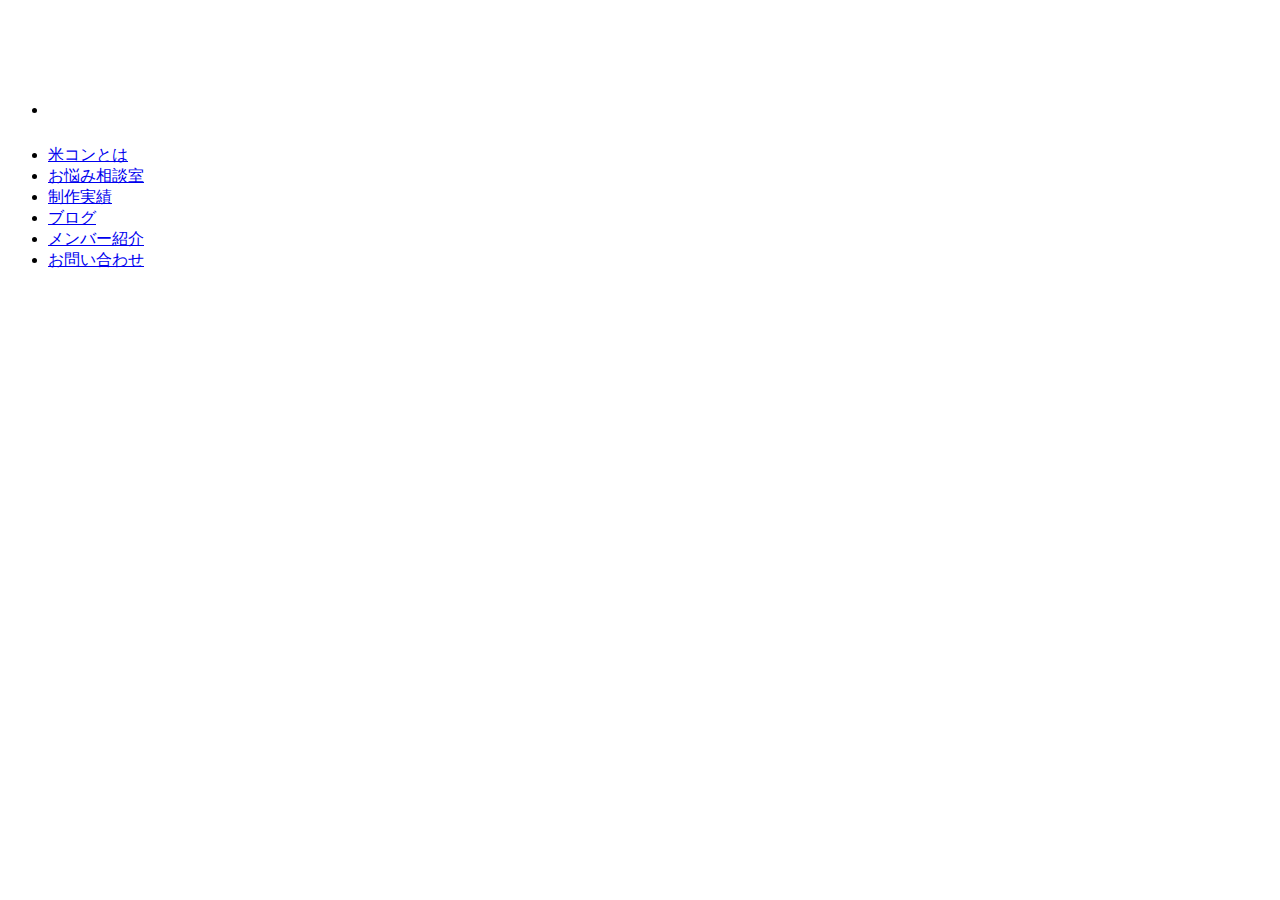
==== yonacon-site/app/public/wp-content/themes/yonacon/about.html @ 0dffcef0 "作業途中01" ====
<!DOCTYPE html>
<html lang="ja">

<head>
  <meta charset="UTF-8">
  <meta http-equiv="X-UA-Compatible" content="IE=edge">
  <meta name="viewport" content="width=device-width, initial-scale=1.0">
  <title>Document</title>
  <link rel="stylesheet" href="./css/about.css">
</head>

<body>
  <header>
    <ul>
      <div class="header-logo">
        <li>
          <h1><a href="#"><img src="./img/logo.svg" alt="米子コンテンツ工場"></a></h1>
        </li>
      </div>
      <div class="header-r">
        <li><a href="#">米コンとは</a></li>
        <li><a href="#">お悩み相談室</a></li>
        <li><a href="#">制作実績</a></li>
        <li><a href="#">ブログ</a></li>
        <li><a href="#">メンバー紹介</a></li>
        <li><a href="#">お問い合わせ</a></li>
      </div>
    </ul>
  </header>
  <main></main>
  <footer></footer>
</body>

</html>
---- yonacon-site/app/public/wp-content/themes/yonacon/css/about.css ----
/*# sourceMappingURL=about.css.map */
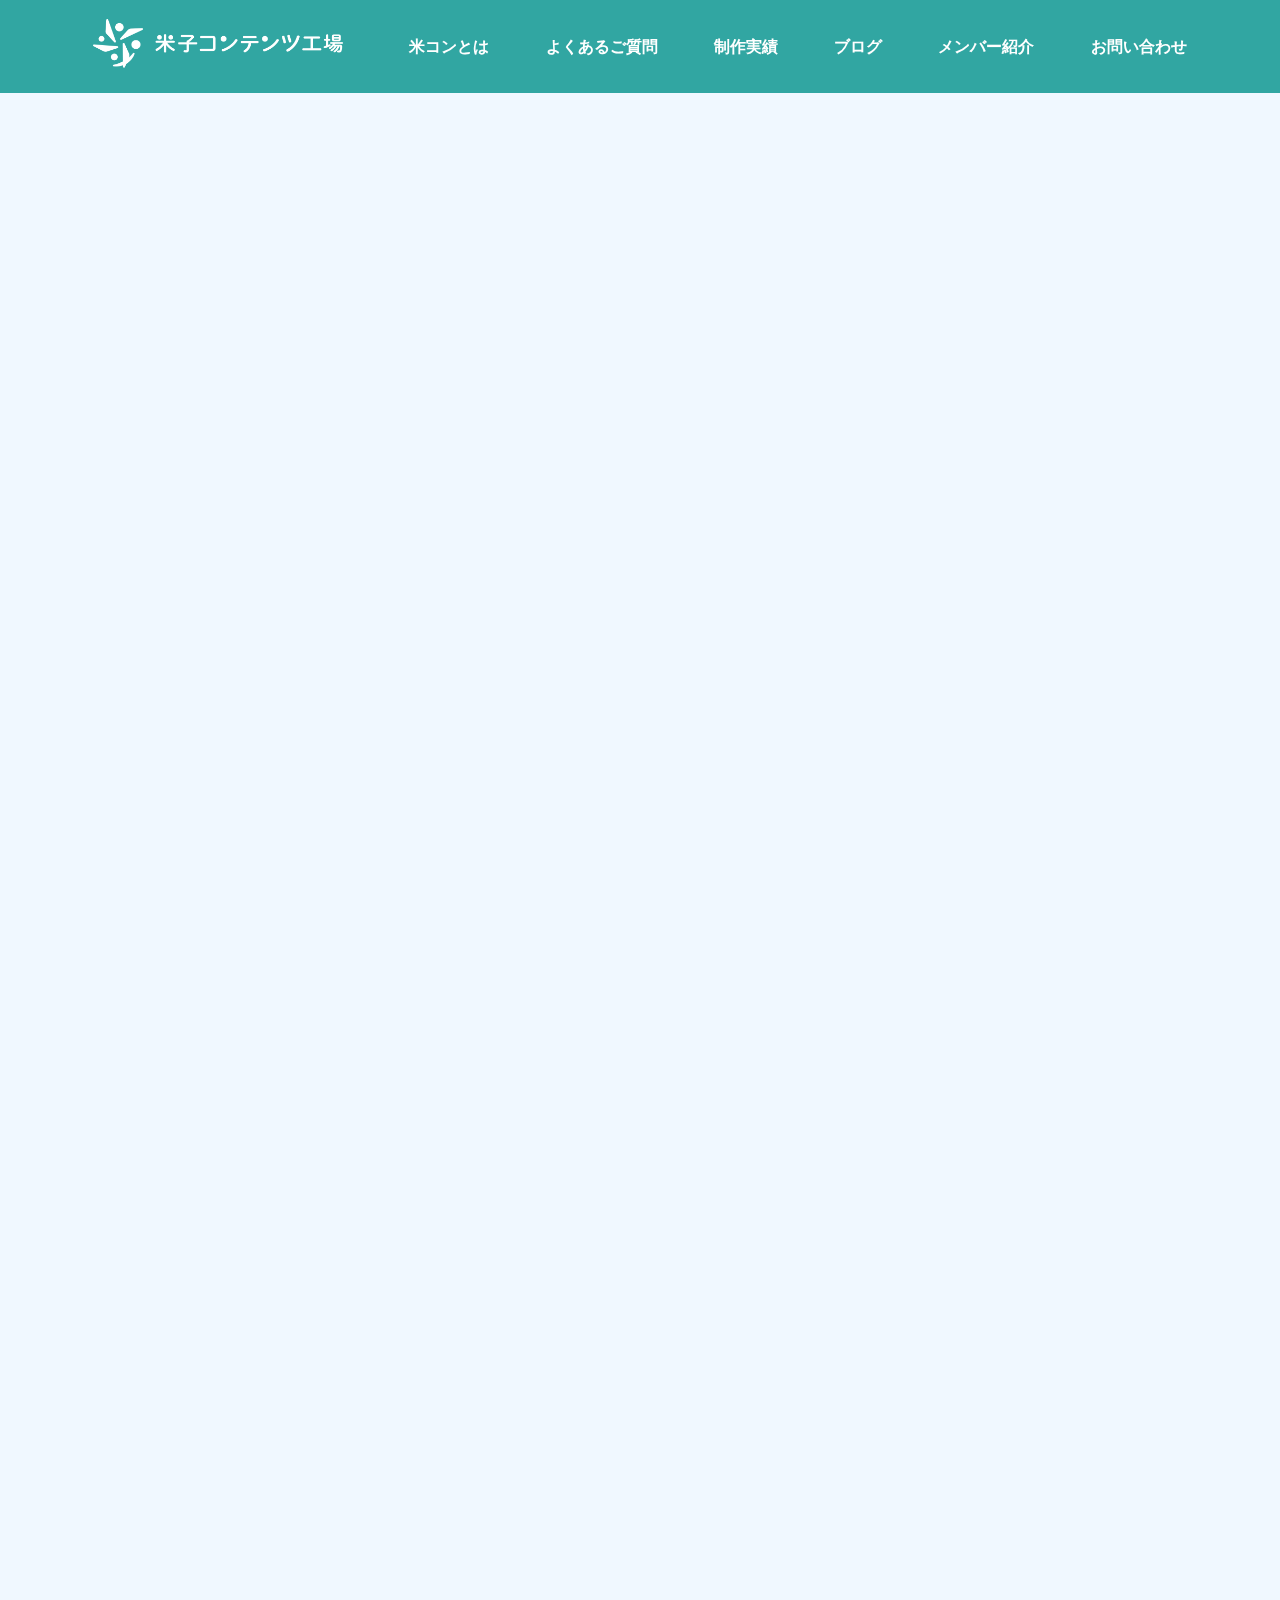
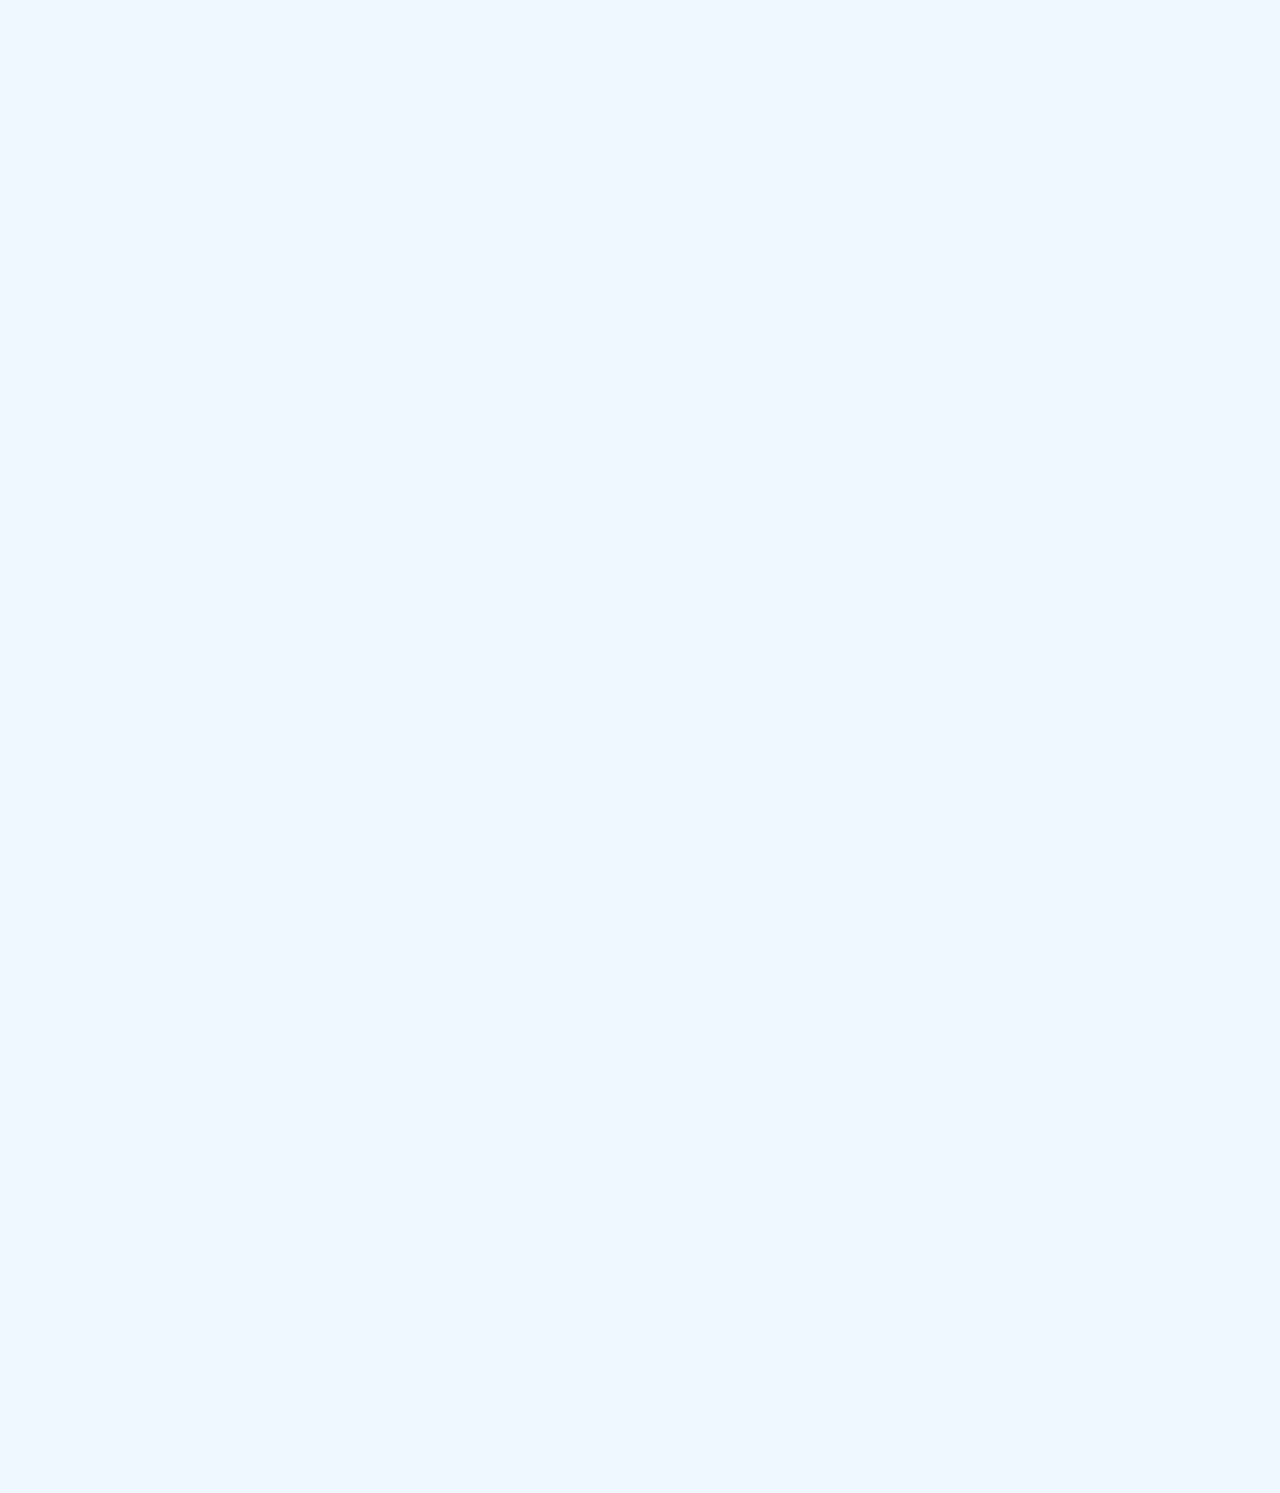
==== commit eb90cb22: "ヘッダー完成（仮）" ====
--- a/yonacon-site/app/public/wp-content/themes/yonacon/about.html
+++ b/yonacon-site/app/public/wp-content/themes/yonacon/about.html
@@ -10,25 +10,53 @@
 </head>
 
 <body>
-  <header>
-    <ul>
-      <div class="header-logo">
-        <li>
-          <h1><a href="#"><img src="./img/logo.svg" alt="米子コンテンツ工場"></a></h1>
-        </li>
+  <header class="header">
+    <nav class="nav" id="pc-df">
+      <ul class="nav-ul">
+        <div class="nav-ul-l">
+          <li>
+            <h1><a href="#"><img src="./img/logo.svg" alt="米子コンテンツ工場"></a></h1>
+          </li>
+        </div>
+        <div class="nav-ul-r">
+          <li><a href="#">米コンとは</a></li>
+          <li><a href="#">よくあるご質問</a></li>
+          <li><a href="#">制作実績</a></li>
+          <li><a href="#">ブログ</a></li>
+          <li><a href="#">メンバー紹介</a></li>
+          <li><a href="#">お問い合わせ</a></li>
+        </div>
+      </ul>
+    </nav>
+    <!--  -->
+    <div class="navsp-wrapper" id="sp">
+      <li>
+        <h1><a href="#"><img src="./img/logo.svg" alt="米子コンテンツ工場"></a></h1>
+      </li>
+      <div class="hamburger">
+        <span></span>
+        <span></span>
+        <span></span>
       </div>
-      <div class="header-r">
-        <li><a href="#">米コンとは</a></li>
-        <li><a href="#">お悩み相談室</a></li>
-        <li><a href="#">制作実績</a></li>
-        <li><a href="#">ブログ</a></li>
-        <li><a href="#">メンバー紹介</a></li>
-        <li><a href="#">お問い合わせ</a></li>
-      </div>
-    </ul>
+      <nav class="navsp">
+        <ul>
+          <li><a href="#">米コンとは</a></li>
+          <li><a href="#">よくあるご質問</a></li>
+          <li><a href="#">制作実績</a></li>
+          <li><a href="#">ブログ</a></li>
+          <li><a href="#">メンバー紹介</a></li>
+          <li><a href="#">お問い合わせ</a></li>
+        </ul>
+      </nav>
+    </div>
   </header>
-  <main></main>
+  <main>
+    <div class="hoge"></div>
+  </main>
   <footer></footer>
+  <script src="https://code.jquery.com/jquery-3.6.0.slim.min.js"
+    integrity="sha256-u7e5khyithlIdTpu22PHhENmPcRdFiHRjhAuHcs05RI=" crossorigin="anonymous"></script>
+  <script src="./js/menu.js" type="text/javascript"></script>
 </body>
 
 </html>--- a/yonacon-site/app/public/wp-content/themes/yonacon/css/about.css
+++ b/yonacon-site/app/public/wp-content/themes/yonacon/css/about.css
@@ -1,2 +1,911 @@
-
+@charset "UTF-8";
+/*
+Theme Name: 米子コンテンツ工場
+Theme URI: https://yonagocontentsfactory.com/
+Author: 米子コンテンツ工場
+Author URI: https://yonagocontentsfactory.com/
+Description: 米子コンテンツ工場の公式サイトです。
+Version: 1.0
+*/
+/* Document
+ * ========================================================================== */
+/**
+ * Add border box sizing in all browsers (opinionated).
+ */
+*,
+::before,
+::after {
+  -webkit-box-sizing: border-box;
+          box-sizing: border-box;
+}
+
+/**
+ * 1. Add text decoration inheritance in all browsers (opinionated).
+ * 2. Add vertical alignment inheritance in all browsers (opinionated).
+ */
+::before,
+::after {
+  text-decoration: inherit;
+  /* 1 */
+  vertical-align: inherit;
+  /* 2 */
+}
+
+/**
+ * 1. Use the default cursor in all browsers (opinionated).
+ * 2. Change the line height in all browsers (opinionated).
+ * 3. Use a 4-space tab width in all browsers (opinionated).
+ * 4. Remove the grey highlight on links in iOS (opinionated).
+ * 5. Prevent adjustments of font size after orientation changes in
+ *    IE on Windows Phone and in iOS.
+ * 6. Breaks words to prevent overflow in all browsers (opinionated).
+ */
+html {
+  cursor: default;
+  /* 1 */
+  line-height: 1.5;
+  /* 2 */
+  -moz-tab-size: 4;
+  /* 3 */
+  -o-tab-size: 4;
+     tab-size: 4;
+  /* 3 */
+  -webkit-tap-highlight-color: transparent;
+  -ms-text-size-adjust: 100%;
+  /* 5 */
+  -webkit-text-size-adjust: 100%;
+  /* 5 */
+  word-break: break-word;
+  /* 6 */
+}
+
+/* Sections
+ * ========================================================================== */
+/**
+ * Remove the margin in all browsers (opinionated).
+ */
+body {
+  margin: 0;
+}
+
+/**
+ * Correct the font size and margin on `h1` elements within `section` and
+ * `article` contexts in Chrome, Edge, Firefox, and Safari.
+ */
+h1 {
+  font-size: 2em;
+  margin: 0.67em 0;
+}
+
+/* Grouping content
+ * ========================================================================== */
+/**
+ * Remove the margin on nested lists in Chrome, Edge, IE, and Safari.
+ */
+dl dl,
+dl ol,
+dl ul,
+ol dl,
+ul dl {
+  margin: 0;
+}
+
+/**
+ * Remove the margin on nested lists in Edge 18- and IE.
+ */
+ol ol,
+ol ul,
+ul ol,
+ul ul {
+  margin: 0;
+}
+
+/**
+ * 1. Add the correct sizing in Firefox.
+ * 2. Show the overflow in Edge 18- and IE.
+ */
+hr {
+  height: 0;
+  /* 1 */
+  overflow: visible;
+  /* 2 */
+}
+
+/**
+ * Add the correct display in IE.
+ */
+main {
+  display: block;
+}
+
+/**
+ * Remove the list style on navigation lists in all browsers (opinionated).
+ */
+nav ol,
+nav ul {
+  list-style: none;
+  padding: 0;
+}
+
+/**
+ * 1. Correct the inheritance and scaling of font size in all browsers.
+ * 2. Correct the odd `em` font sizing in all browsers.
+ */
+pre {
+  font-family: monospace, monospace;
+  /* 1 */
+  font-size: 1em;
+  /* 2 */
+}
+
+/* Text-level semantics
+ * ========================================================================== */
+/**
+ * Remove the gray background on active links in IE 10.
+ */
+a {
+  background-color: transparent;
+}
+
+/**
+ * Add the correct text decoration in Edge 18-, IE, and Safari.
+ */
+abbr[title] {
+  text-decoration: underline;
+  -webkit-text-decoration: underline dotted;
+          text-decoration: underline dotted;
+}
+
+/**
+ * Add the correct font weight in Chrome, Edge, and Safari.
+ */
+b,
+strong {
+  font-weight: bolder;
+}
+
+/**
+ * 1. Correct the inheritance and scaling of font size in all browsers.
+ * 2. Correct the odd `em` font sizing in all browsers.
+ */
+code,
+kbd,
+samp {
+  font-family: monospace, monospace;
+  /* 1 */
+  font-size: 1em;
+  /* 2 */
+}
+
+/**
+ * Add the correct font size in all browsers.
+ */
+small {
+  font-size: 80%;
+}
+
+/* Embedded content
+ * ========================================================================== */
+/*
+ * Change the alignment on media elements in all browsers (opinionated).
+ */
+audio,
+canvas,
+iframe,
+img,
+svg,
+video {
+  vertical-align: middle;
+}
+
+/**
+ * Add the correct display in IE 9-.
+ */
+audio,
+video {
+  display: inline-block;
+}
+
+/**
+ * Add the correct display in iOS 4-7.
+ */
+audio:not([controls]) {
+  display: none;
+  height: 0;
+}
+
+/**
+ * Remove the border on iframes in all browsers (opinionated).
+ */
+iframe {
+  border-style: none;
+}
+
+/**
+ * Remove the border on images within links in IE 10-.
+ */
+img {
+  border-style: none;
+}
+
+/**
+ * Change the fill color to match the text color in all browsers (opinionated).
+ */
+svg:not([fill]) {
+  fill: currentColor;
+}
+
+/**
+ * Hide the overflow in IE.
+ */
+svg:not(:root) {
+  overflow: hidden;
+}
+
+/* Tabular data
+ * ========================================================================== */
+/**
+ * Collapse border spacing in all browsers (opinionated).
+ */
+table {
+  border-collapse: collapse;
+}
+
+/* Forms
+ * ========================================================================== */
+/**
+ * Remove the margin on controls in Safari.
+ */
+button,
+input,
+select {
+  margin: 0;
+}
+
+/**
+ * 1. Show the overflow in IE.
+ * 2. Remove the inheritance of text transform in Edge 18-, Firefox, and IE.
+ */
+button {
+  overflow: visible;
+  /* 1 */
+  text-transform: none;
+  /* 2 */
+}
+
+/**
+ * Correct the inability to style buttons in iOS and Safari.
+ */
+button,
+[type=button],
+[type=reset],
+[type=submit] {
+  -webkit-appearance: button;
+}
+
+/**
+ * 1. Change the inconsistent appearance in all browsers (opinionated).
+ * 2. Correct the padding in Firefox.
+ */
+fieldset {
+  border: 1px solid #a0a0a0;
+  /* 1 */
+  padding: 0.35em 0.75em 0.625em;
+  /* 2 */
+}
+
+/**
+ * Show the overflow in Edge 18- and IE.
+ */
+input {
+  overflow: visible;
+}
+
+/**
+ * 1. Correct the text wrapping in Edge 18- and IE.
+ * 2. Correct the color inheritance from `fieldset` elements in IE.
+ */
+legend {
+  color: inherit;
+  /* 2 */
+  display: table;
+  /* 1 */
+  max-width: 100%;
+  /* 1 */
+  white-space: normal;
+  /* 1 */
+}
+
+/**
+ * 1. Add the correct display in Edge 18- and IE.
+ * 2. Add the correct vertical alignment in Chrome, Edge, and Firefox.
+ */
+progress {
+  display: inline-block;
+  /* 1 */
+  vertical-align: baseline;
+  /* 2 */
+}
+
+/**
+ * Remove the inheritance of text transform in Firefox.
+ */
+select {
+  text-transform: none;
+}
+
+/**
+ * 1. Remove the margin in Firefox and Safari.
+ * 2. Remove the default vertical scrollbar in IE.
+ * 3. Change the resize direction in all browsers (opinionated).
+ */
+textarea {
+  margin: 0;
+  /* 1 */
+  overflow: auto;
+  /* 2 */
+  resize: vertical;
+  /* 3 */
+}
+
+/**
+ * Remove the padding in IE 10-.
+ */
+[type=checkbox],
+[type=radio] {
+  padding: 0;
+}
+
+/**
+ * 1. Correct the odd appearance in Chrome, Edge, and Safari.
+ * 2. Correct the outline style in Safari.
+ */
+[type=search] {
+  -webkit-appearance: textfield;
+  /* 1 */
+  outline-offset: -2px;
+  /* 2 */
+}
+
+/**
+ * Correct the cursor style of increment and decrement buttons in Safari.
+ */
+::-webkit-inner-spin-button,
+::-webkit-outer-spin-button {
+  height: auto;
+}
+
+/**
+ * Correct the text style of placeholders in Chrome, Edge, and Safari.
+ */
+::-webkit-input-placeholder {
+  color: inherit;
+  opacity: 0.54;
+}
+
+/**
+ * Remove the inner padding in Chrome, Edge, and Safari on macOS.
+ */
+::-webkit-search-decoration {
+  -webkit-appearance: none;
+}
+
+/**
+ * 1. Correct the inability to style upload buttons in iOS and Safari.
+ * 2. Change font properties to `inherit` in Safari.
+ */
+::-webkit-file-upload-button {
+  -webkit-appearance: button;
+  /* 1 */
+  font: inherit;
+  /* 2 */
+}
+
+/**
+ * Remove the inner border and padding of focus outlines in Firefox.
+ */
+::-moz-focus-inner {
+  border-style: none;
+  padding: 0;
+}
+
+/**
+ * Restore the focus outline styles unset by the previous rule in Firefox.
+ */
+:-moz-focusring {
+  outline: 1px dotted ButtonText;
+}
+
+/**
+ * Remove the additional :invalid styles in Firefox.
+ */
+:-moz-ui-invalid {
+  box-shadow: none;
+}
+
+/* Interactive
+ * ========================================================================== */
+/*
+ * Add the correct display in Edge 18- and IE.
+ */
+details {
+  display: block;
+}
+
+/*
+ * Add the correct styles in Edge 18-, IE, and Safari.
+ */
+dialog {
+  background-color: white;
+  border: solid;
+  color: black;
+  display: block;
+  height: -moz-fit-content;
+  height: -webkit-fit-content;
+  height: fit-content;
+  left: 0;
+  margin: auto;
+  padding: 1em;
+  position: absolute;
+  right: 0;
+  width: -moz-fit-content;
+  width: -webkit-fit-content;
+  width: fit-content;
+}
+
+dialog:not([open]) {
+  display: none;
+}
+
+/*
+ * Add the correct display in all browsers.
+ */
+summary {
+  display: list-item;
+}
+
+/* Scripting
+ * ========================================================================== */
+/**
+ * Add the correct display in IE 9-.
+ */
+canvas {
+  display: inline-block;
+}
+
+/**
+ * Add the correct display in IE.
+ */
+template {
+  display: none;
+}
+
+/* User interaction
+ * ========================================================================== */
+/*
+ * 1. Remove the tapping delay in IE 10.
+ * 2. Remove the tapping delay on clickable elements
+      in all browsers (opinionated).
+ */
+a,
+area,
+button,
+input,
+label,
+select,
+summary,
+textarea,
+[tabindex] {
+  -ms-touch-action: manipulation;
+  /* 1 */
+  touch-action: manipulation;
+  /* 2 */
+}
+
+/**
+ * Add the correct display in IE 10-.
+ */
+[hidden] {
+  display: none;
+}
+
+/* Accessibility
+ * ========================================================================== */
+/**
+ * Change the cursor on busy elements in all browsers (opinionated).
+ */
+[aria-busy=true] {
+  cursor: progress;
+}
+
+/*
+ * Change the cursor on control elements in all browsers (opinionated).
+ */
+[aria-controls] {
+  cursor: pointer;
+}
+
+/*
+ * Change the cursor on disabled, not-editable, or otherwise
+ * inoperable elements in all browsers (opinionated).
+ */
+[aria-disabled=true],
+[disabled] {
+  cursor: not-allowed;
+}
+
+/*
+ * Change the display on visually hidden accessible elements
+ * in all browsers (opinionated).
+ */
+[aria-hidden=false][hidden] {
+  display: initial;
+}
+
+[aria-hidden=false][hidden]:not(:focus) {
+  clip: rect(0, 0, 0, 0);
+  position: absolute;
+}
+
+/*
+ * 画像調整
+ */
+img {
+  max-width: 100%;
+  height: auto;
+  vertical-align: bottom;
+}
+
+/*
+ * ul li ol 調整
+ */
+ul, li, ol {
+  margin: 0;
+  padding: 0;
+  list-style: none;
+}
+
+/*
+ * dl　調整
+ */
+dl {
+  margin: 0;
+}
+
+/*
+ * スムーススクロール
+ */
+html {
+  scroll-behavior: smooth;
+}
+
+/*
+ * address ノーマル
+ */
+address {
+  font-style: normal;
+}
+
+/*!
+  引数、変数、フォント、ボタンに関するcss
+*/
+/*!---------------------------------
+    引数 
+---------------------------------*/
+/*メディアクエリ */
+/*!
+  変数
+  variables
+*/
+/*!
+  フォント
+  fonts
+*/
+/*!
+  ボタン
+  button
+*/
+/*!
+  共通
+*/
+/*! 電話
+====================================================*/
+@media (min-width: 751px) {
+  a[href*="tel:"] {
+    pointer-events: none;
+    cursor: default;
+  }
+}
+/*! pc sp
+====================================================*/
+#pc {
+  display: block;
+}
+@media (max-width: 800px) {
+  #pc {
+    display: none;
+  }
+}
+
+#pc-df {
+  display: -webkit-box;
+  display: -ms-flexbox;
+  display: flex;
+}
+@media (max-width: 800px) {
+  #pc-df {
+    display: none;
+  }
+}
+
+#sp {
+  display: none;
+}
+@media (max-width: 800px) {
+  #sp {
+    display: block;
+  }
+}
+
+#sp-dg {
+  display: none;
+}
+@media (max-width: 800px) {
+  #sp-dg {
+    display: -ms-grid;
+    display: grid;
+  }
+}
+
+#sp-df {
+  display: none;
+}
+@media (max-width: 800px) {
+  #sp-df {
+    display: -webkit-box;
+    display: -ms-flexbox;
+    display: flex;
+  }
+}
+
+#sp-dib {
+  display: none;
+}
+@media (max-width: 800px) {
+  #sp-dib {
+    display: inline-block;
+  }
+}
+
+/*!
+ header
+*/
+a {
+  display: inline-block;
+  position: relative;
+  color: #fff;
+  text-decoration: none;
+}
+
+a:before {
+  content: "";
+  position: absolute;
+  left: 0;
+  bottom: -4px;
+  width: 100%;
+  height: 2px;
+  background: #fff;
+  -webkit-transform: scale(0, 1);
+          transform: scale(0, 1);
+  -webkit-transition: 0.4s;
+  transition: 0.4s;
+}
+@media (max-width: 800px) {
+  a:before {
+    content: none;
+  }
+}
+
+a:hover:before {
+  -webkit-transform: scale(1);
+          transform: scale(1);
+}
+@media (max-width: 800px) {
+  a:hover:before {
+    pointer-events: none;
+  }
+}
+
+/*レイアウト*/
+.nav {
+  background: #31a6a2;
+  width: 100%;
+  display: -webkit-box;
+  display: -ms-flexbox;
+  display: flex;
+  -webkit-box-align: center;
+      -ms-flex-align: center;
+          align-items: center;
+  position: sticky;
+  top: calc(((calc((90 / 1920)*100vw))) - (calc((140 / 1920)*100vw)));
+  height: calc((140 / 1920)*100vw);
+}
+.nav-ul {
+  display: -webkit-box;
+  display: -ms-flexbox;
+  display: flex;
+  -webkit-box-pack: justify;
+      -ms-flex-pack: justify;
+          justify-content: space-between;
+  position: sticky;
+  top: 0;
+  height: calc((90 / 1920)*100vw);
+  padding: 0 calc((((1920 - 1640) / 1920)/2)*100vw);
+  width: 100%;
+}
+.nav-ul-l {
+  display: -webkit-box;
+  display: -ms-flexbox;
+  display: flex;
+  -webkit-box-align: center;
+      -ms-flex-align: center;
+          align-items: center;
+}
+.nav-ul-l li {
+  width: calc((474 / 1920)*100vw);
+  width: calc((374 / 1920)*100vw);
+  height: auto;
+}
+.nav-ul-l li h1 {
+  margin: 0;
+}
+.nav-ul-l li h1 a::before {
+  content: none;
+}
+.nav-ul-r {
+  display: -webkit-box;
+  display: -ms-flexbox;
+  display: flex;
+  -webkit-box-pack: justify;
+      -ms-flex-pack: justify;
+          justify-content: space-between;
+  -webkit-box-align: center;
+      -ms-flex-align: center;
+          align-items: center;
+  width: calc(100% - (calc((474 / 1920)*100vw)));
+  margin-left: 4em;
+}
+.nav-ul li a {
+  font-size: 24px;
+  font-size: clamp(((24 * 0.5)*1px), calc((24 / 1920)*100vw), 24px);
+  font-weight: bold;
+  color: #fff;
+}
+
+.navsp {
+  background: #31a6a2;
+}
+.navsp-wrapper {
+  background: #31a6a2;
+  height: 70px;
+  padding-left: 20px;
+  padding-right: 20px;
+}
+.navsp-wrapper h1 {
+  width: calc((149 / 375)*100vw);
+  margin: 0;
+}
+.navsp-wrapper .hamburger {
+  display: block;
+  position: fixed;
+  z-index: 3;
+  right: 13px;
+  top: 12px;
+  width: 42px;
+  height: 42px;
+  cursor: pointer;
+  text-align: center;
+}
+.navsp-wrapper .hamburger span {
+  display: block;
+  position: absolute;
+  width: 30px;
+  height: 2px;
+  left: 6px;
+  background: #fff;
+  -webkit-transition: 0.3s ease-in-out;
+  transition: 0.3s ease-in-out;
+}
+.navsp-wrapper .hamburger span:first-of-type {
+  top: 10px;
+}
+.navsp-wrapper .hamburger span:nth-of-type(2) {
+  top: 20px;
+}
+.navsp-wrapper .hamburger span:nth-of-type(3) {
+  top: 30px;
+}
+.navsp-wrapper .hamburger.active span {
+  top: 16px;
+}
+.navsp-wrapper .hamburger.active span:first-of-type {
+  left: 6px;
+  -webkit-transform: rotate(-45deg);
+          transform: rotate(-45deg);
+}
+.navsp-wrapper .hamburger.active span:nth-of-type(2) {
+  -webkit-transform: rotate(45deg);
+          transform: rotate(45deg);
+}
+.navsp-wrapper .hamburger.active span:nth-of-type(3) {
+  -webkit-transform: rotate(45deg);
+          transform: rotate(45deg);
+}
+
+.navsp {
+  position: fixed;
+  z-index: 2;
+  top: 0;
+  left: 0;
+  color: #fff;
+  background: #31a6a2;
+  text-align: center;
+  -webkit-transform: translateY(-100%);
+          transform: translateY(-100%);
+  -webkit-transition: all 0.6s;
+  transition: all 0.6s;
+  width: 100%;
+}
+.navsp ul {
+  background: #31a6a2;
+  margin: 0 auto;
+  padding: 0;
+  width: 100%;
+  margin-top: 3em;
+}
+.navsp ul li {
+  list-style-type: none;
+  padding: 0;
+  width: 100%;
+  border-bottom: 1px solid #fff;
+}
+.navsp ul li:last-of-type {
+  padding-bottom: 0;
+  border-bottom: none;
+}
+.navsp ul li:hover {
+  background: #fff;
+}
+.navsp ul li:hover a {
+  color: #31a6a2;
+}
+.navsp ul li a {
+  display: block;
+  color: #fff;
+  padding: 1em 0;
+  text-decoration: none;
+}
+
+/* このクラスを、jQueryで付与・削除する */
+.navsp.active {
+  -webkit-transform: translateY(0%);
+          transform: translateY(0%);
+  -webkit-filter: drop-shadow(0px 17px 17px rgba(0, 0, 0, 0.13));
+          filter: drop-shadow(0px 17px 17px rgba(0, 0, 0, 0.13));
+}
+
+html {
+  margin: 0;
+}
+
+main {
+  background: #fffaec;
+  margin: 0;
+}
+
+.hoge {
+  display: block;
+  height: 3000px;
+  background: aliceblue;
+}
 /*# sourceMappingURL=about.css.map */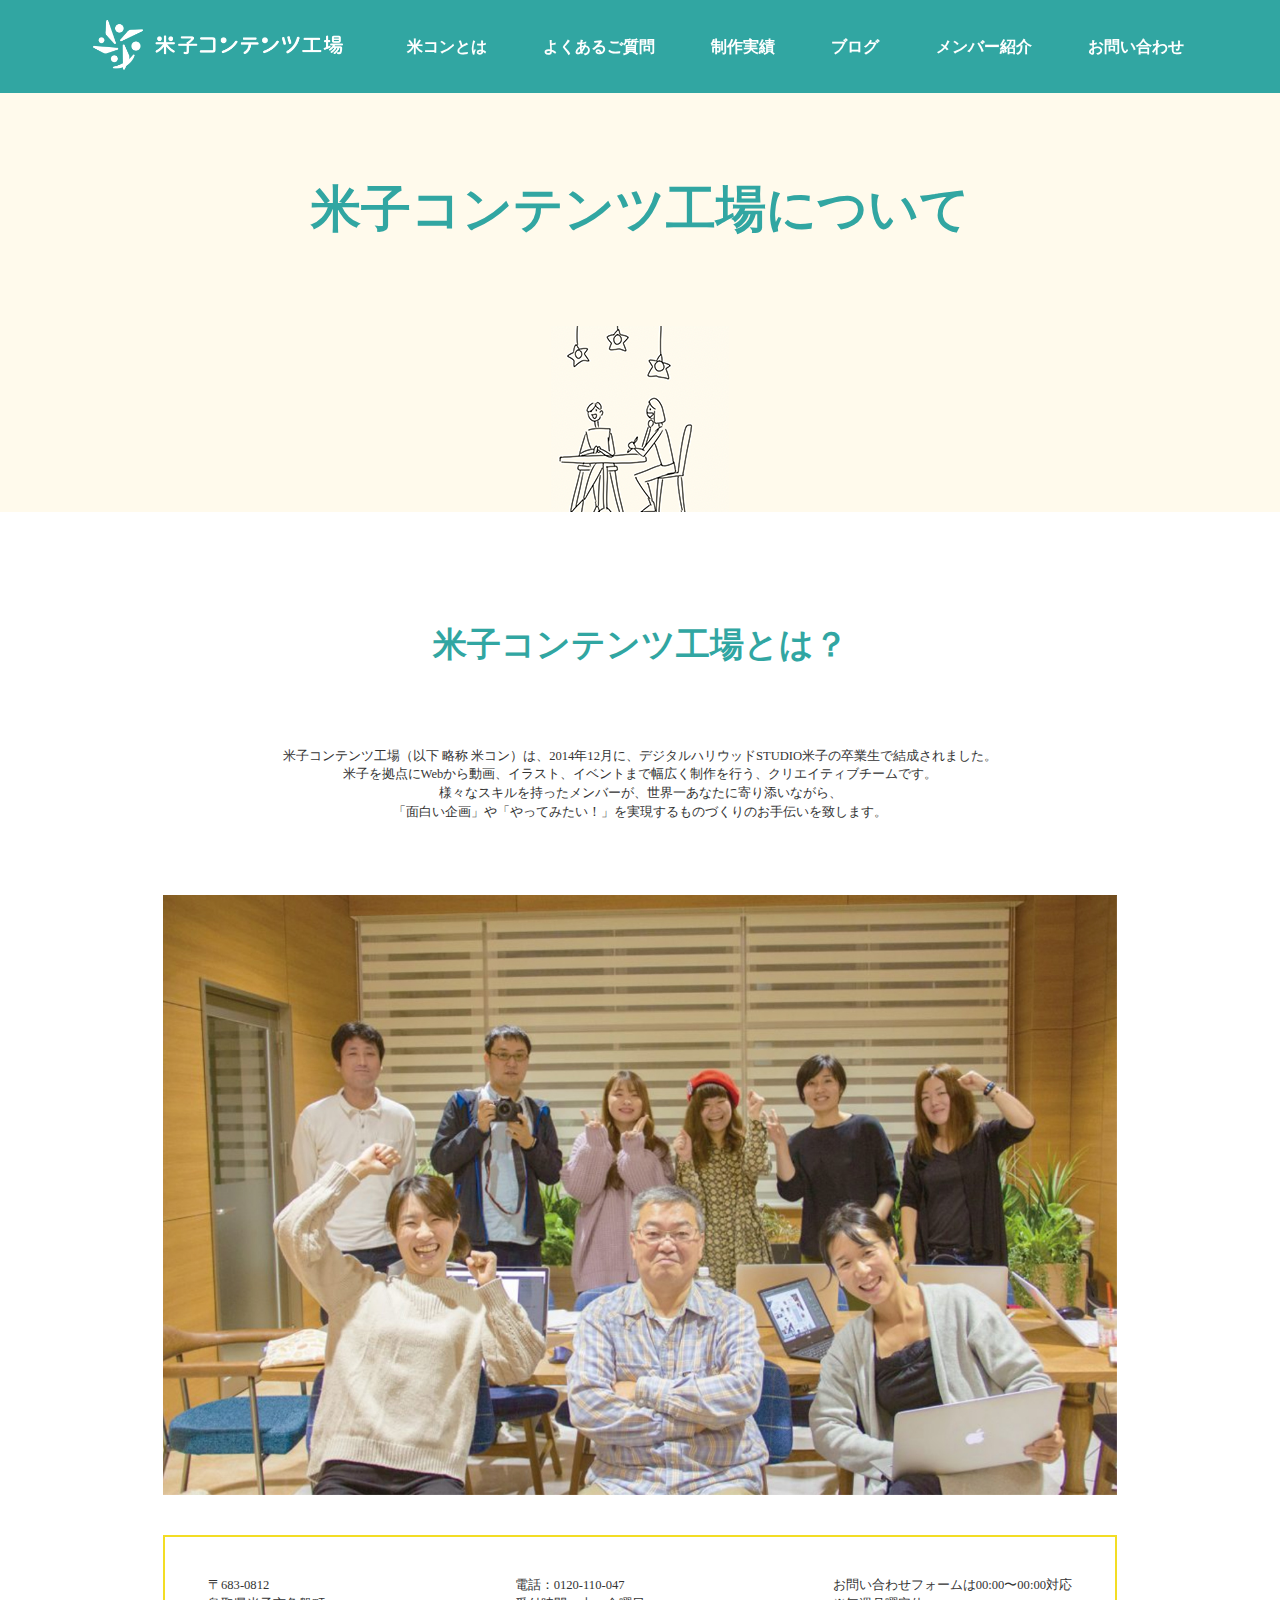
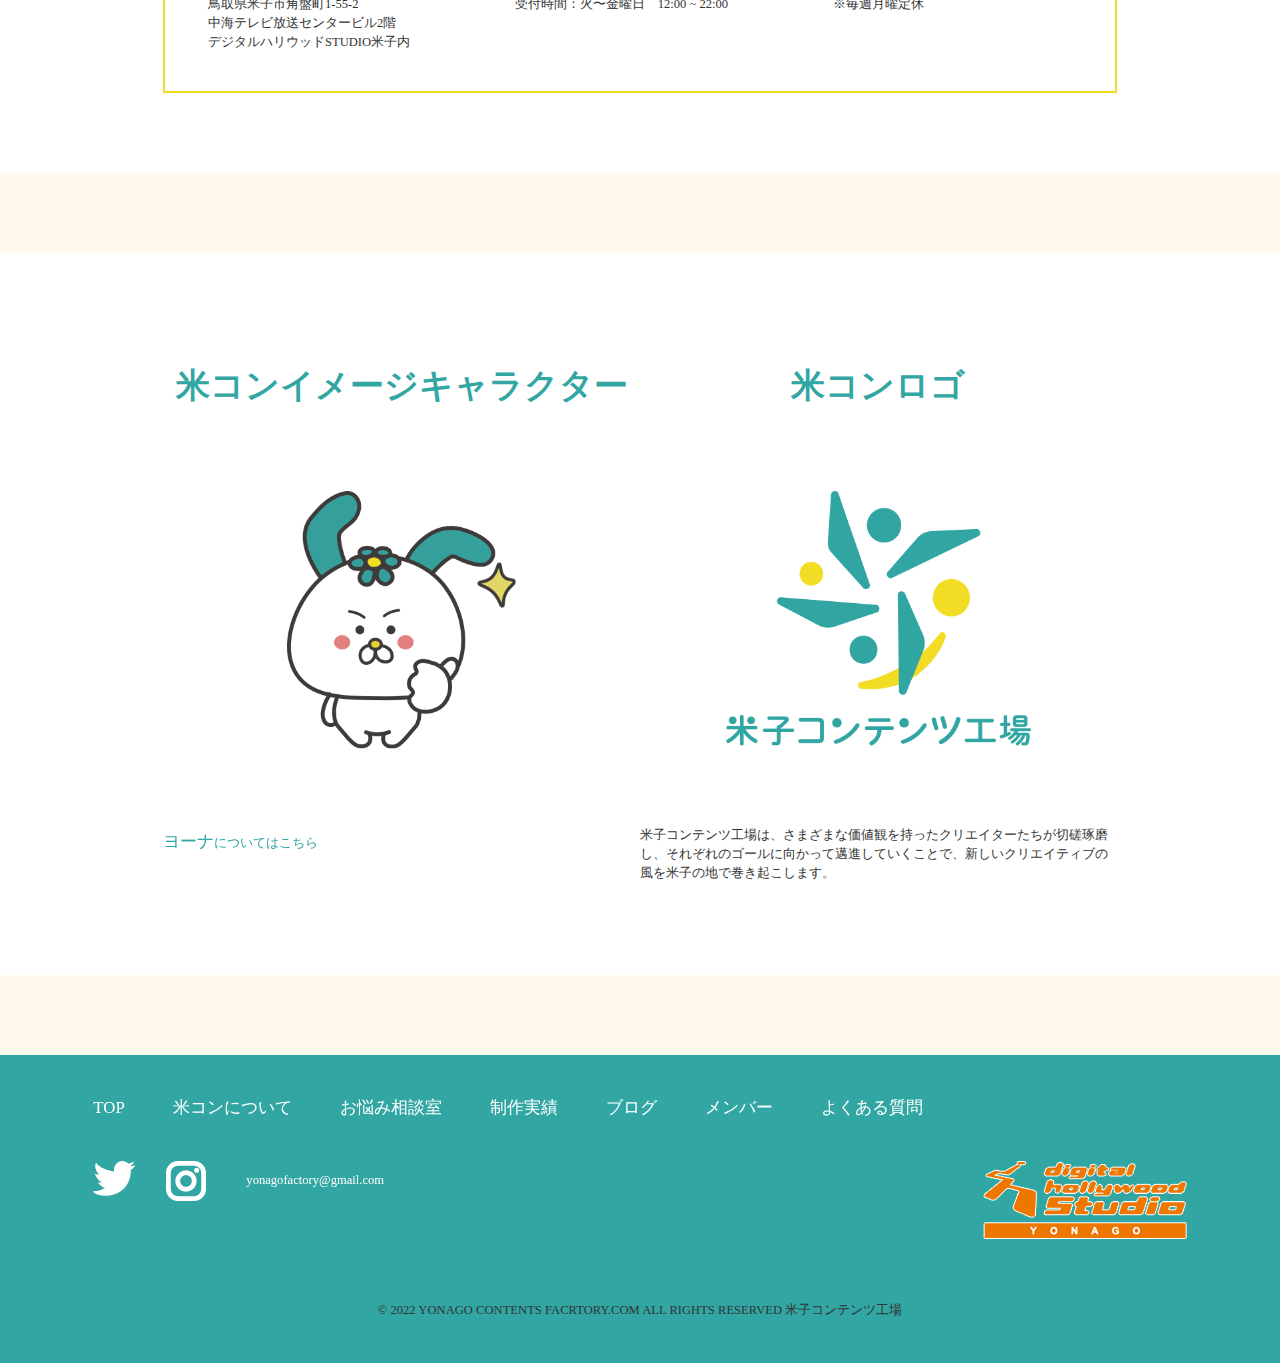
==== commit fe952d1f: "米子コンテンツ工場について（PC）仮完成" ====
--- a/yonacon-site/app/public/wp-content/themes/yonacon/about.html
+++ b/yonacon-site/app/public/wp-content/themes/yonacon/about.html
@@ -30,9 +30,7 @@
     </nav>
     <!--  -->
     <div class="navsp-wrapper" id="sp">
-      <li>
-        <h1><a href="#"><img src="./img/logo.svg" alt="米子コンテンツ工場"></a></h1>
-      </li>
+      <h1><a href="#"><img src="./img/logo.svg" alt="米子コンテンツ工場"></a></h1>
       <div class="hamburger">
         <span></span>
         <span></span>
@@ -51,9 +49,105 @@
     </div>
   </header>
   <main>
-    <div class="hoge"></div>
+    <div class="sub-header">
+      <h1>米子コンテンツ工場について</h1>
+      <img src="./img/2people-at-table.png" alt="">
+    </div>
+    <div class="sub-content-area about about-sec1">
+      <div class="sub-inner">
+        <h2>米子コンテンツ工場とは？</h2>
+        <p class="sec-lead">米子コンテンツ工場（以下 略称 米コン）は、2014年12月に、デジタルハリウッドSTUDIO米子の卒業生で結成されました。<br>
+          米子を拠点にWebから動画、イラスト、イベントまで幅広く制作を行う、クリエイティブチームです。<br>
+          様々なスキルを持ったメンバーが、世界一あなたに寄り添いながら、<br id="pc">
+          「面白い企画」や「やってみたい！」を実現するものづくりのお手伝いを致します。
+        </p>
+        <div class="sub-content-area-img-L">
+          <img src="./img/about-img-L.jpg" alt="">
+        </div>
+        <div class="about-sec1-info">
+          <ul>
+            <li>
+              <address>
+                <p>
+                  〒683-0812<br>
+                  鳥取県米子市角盤町1-55-2<br>
+                  中海テレビ放送センタービル2階<br>
+                  デジタルハリウッドSTUDIO米子内
+                </p>
+              </address>
+            </li>
+            <li>
+              <p>電話：0120-110-047<br>
+                受付時間：火〜金曜日　12:00 ~ 22:00
+              </p>
+            </li>
+            <li>
+              <p>
+                お問い合わせフォームは00:00〜00:00対応<br>
+                ※毎週月曜定休
+              </p>
+            </li>
+          </ul>
+        </div>
+      </div>
+    </div>
+    <div class="sub-content-area about about-sec2 yona-logo">
+      <div class="sub-inner">
+        <div class="content-half">
+          <div class="content-half-item">
+            <h2>米コンイメージキャラクター</h2>
+            <div class="img-box about-yona">
+              <img src="./img/yona.svg" alt="">
+            </div>
+            <div>
+              <a href="#"><span>ヨーナ</span>についてはこちら</a>
+            </div>
+          </div>
+          <div class="content-half-item">
+            <h2>米コンロゴ</h2>
+            <div class="img-box about-logo">
+              <img src="./img/logo-color.svg" alt="米子コンテンツ工場">
+            </div>
+            <p>米子コンテンツ工場は、さまざまな価値観を持ったクリエイターたちが切磋琢磨し、それぞれのゴールに向かって邁進していくことで、新しいクリエイティブの風を米子の地で巻き起こします。
+            </p>
+          </div>
+        </div>
+      </div>
+    </div>
+    <div class="cta-sec">
+
+    </div>
   </main>
-  <footer></footer>
+  <footer class="footer">
+    <div class="inner">
+      <div class="footer-upp">
+        <ul>
+          <li><a href="#">TOP</a></li>
+          <li><a href="#">米コンについて</a></li>
+          <li><a href="#">お悩み相談室</a></li>
+          <li><a href="#">制作実績</a></li>
+          <li><a href="#">ブログ</a></li>
+          <li><a href="#">メンバー</a></li>
+          <li><a href="#">よくある質問</a></li>
+        </ul>
+      </div>
+      <div class="footer-low">
+        <div class="footer-low-l">
+          <ul>
+            <li><a href="#" class="img"><img src="./img/twitter.png" alt=""></a></li>
+            <li><a href="#" class="img"><img src="./img/instagram.png" alt=""></a></li>
+            <li class="email"><a href="mailto:yonagofactory@gmail.com">yonagofactory@gmail.com</a></li>
+          </ul>
+        </div>
+        <div class="footer-low-r">
+          <a href="#" class="img"><img src="./img/logo_yonago_orange.png" alt=""></a>
+        </div>
+      </div>
+      <div class="copyright">
+        <p>© 2022 YONAGO CONTENTS FACRTORY.COM ALL RIGHTS RESERVED 米子コンテンツ工場</p>
+      </div>
+    </div>
+  </footer>
   <script src="https://code.jquery.com/jquery-3.6.0.slim.min.js"
     integrity="sha256-u7e5khyithlIdTpu22PHhENmPcRdFiHRjhAuHcs05RI=" crossorigin="anonymous"></script>
   <script src="./js/menu.js" type="text/javascript"></script>
--- a/yonacon-site/app/public/wp-content/themes/yonacon/css/about.css
+++ b/yonacon-site/app/public/wp-content/themes/yonacon/css/about.css
@@ -559,7 +559,9 @@
 /*
  * ul li ol 調整
  */
-ul, li, ol {
+ul,
+li,
+ol {
   margin: 0;
   padding: 0;
   list-style: none;
@@ -586,105 +588,84 @@
   font-style: normal;
 }
 
+/*
+ * main 余白対策
+ */
+main {
+  overflow: hidden;
+}
+
 /*!
-  引数、変数、フォント、ボタンに関するcss
+  引数、変数、フォント、リンク、ボタンに関するcss
 */
 /*!---------------------------------
     引数 
 ---------------------------------*/
 /*メディアクエリ */
-/*!
-  変数
-  variables
-*/
-/*!
-  フォント
-  fonts
-*/
-/*!
-  ボタン
-  button
-*/
-/*!
-  共通
-*/
-/*! 電話
-====================================================*/
-@media (min-width: 751px) {
-  a[href*="tel:"] {
-    pointer-events: none;
-    cursor: default;
-  }
-}
-/*! pc sp
-====================================================*/
-#pc {
-  display: block;
-}
-@media (max-width: 800px) {
-  #pc {
-    display: none;
-  }
-}
-
-#pc-df {
-  display: -webkit-box;
-  display: -ms-flexbox;
-  display: flex;
-}
-@media (max-width: 800px) {
-  #pc-df {
-    display: none;
-  }
-}
-
-#sp {
-  display: none;
-}
-@media (max-width: 800px) {
-  #sp {
-    display: block;
-  }
-}
-
-#sp-dg {
-  display: none;
-}
-@media (max-width: 800px) {
-  #sp-dg {
-    display: -ms-grid;
-    display: grid;
-  }
-}
-
-#sp-df {
-  display: none;
-}
-@media (max-width: 800px) {
-  #sp-df {
-    display: -webkit-box;
-    display: -ms-flexbox;
-    display: flex;
-  }
-}
-
-#sp-dib {
-  display: none;
-}
-@media (max-width: 800px) {
-  #sp-dib {
-    display: inline-block;
-  }
-}
-
-/*!
- header
-*/
+/*!---------------------------------
+    変数
+---------------------------------*/
+/*!---------------------------------
+    フォント
+---------------------------------*/
+h1 {
+  font-size: 72px;
+  font-size: clamp(((72 * 0.7)*1px), calc((72 / 1920)*100vw), 72px);
+  color: #31a6a2;
+}
+
+h2 {
+  font-size: 48px;
+  font-size: clamp(((48 * 0.7)*1px), calc((48 / 1920)*100vw), 48px);
+  color: #31a6a2;
+}
+
+h3 {
+  font-size: 36px;
+  font-size: clamp(((36 * 0.7)*1px), calc((36 / 1920)*100vw), 36px);
+  color: #31a6a2;
+}
+
+h4 {
+  font-size: 30px;
+  font-size: clamp(((30 * 0.7)*1px), calc((30 / 1920)*100vw), 30px);
+  color: #31a6a2;
+}
+
+h5 {
+  font-size: 24px;
+  font-size: clamp(((24 * 0.7)*1px), calc((24 / 1920)*100vw), 24px);
+}
+
+p {
+  font-size: 18px;
+  font-size: clamp(((18 * 0.7)*1px), calc((18 / 1920)*100vw), 18px);
+  color: #333333;
+}
+
+.p-mini {
+  font-size: 16px;
+  font-size: clamp(((16 * 0.7)*1px), calc((16 / 1920)*100vw), 16px);
+  color: #333333;
+}
+
+/*!---------------------------------
+    リンク　ボタン
+---------------------------------*/
 a {
   display: inline-block;
   position: relative;
   color: #fff;
   text-decoration: none;
+}
+
+a:hover {
+  opacity: 0.8;
+}
+@media (max-width: 800px) {
+  a:hover {
+    pointer-events: none;
+  }
 }
 
 a:before {
@@ -716,8 +697,129 @@
   }
 }
 
+/*! 画像がリンクの場合
+====================================================*/
+a.img:before {
+  content: none;
+}
+
+/*! 電話
+====================================================*/
+@media (min-width: 751px) {
+  a[href*="tel:"] {
+    pointer-events: none;
+    cursor: default;
+  }
+}
+/*! pc sp
+====================================================*/
+#pc {
+  display: block;
+}
+@media (max-width: 800px) {
+  #pc {
+    display: none;
+  }
+}
+
+#pc-df {
+  display: -webkit-box;
+  display: -ms-flexbox;
+  display: flex;
+}
+@media (max-width: 800px) {
+  #pc-df {
+    display: none;
+  }
+}
+
+#sp {
+  display: none;
+}
+@media (max-width: 800px) {
+  #sp {
+    display: block;
+  }
+}
+
+#sp-dg {
+  display: none;
+}
+@media (max-width: 800px) {
+  #sp-dg {
+    display: -ms-grid;
+    display: grid;
+  }
+}
+
+#sp-df {
+  display: none;
+}
+@media (max-width: 800px) {
+  #sp-df {
+    display: -webkit-box;
+    display: -ms-flexbox;
+    display: flex;
+  }
+}
+
+#sp-dib {
+  display: none;
+}
+@media (max-width: 800px) {
+  #sp-dib {
+    display: inline-block;
+  }
+}
+
+/*!---------------------------------
+    sub-header
+---------------------------------*/
+.sub-header {
+  text-align: center;
+}
+.sub-header h1 {
+  margin: calc((118 / 1920)*100vw) 0;
+}
+
+/*!---------------------------------
+    基本コンテントエリア
+---------------------------------*/
+.sub-content-area {
+  background: #fff;
+}
+.sub-content-area-img-L {
+  margin-bottom: calc((60 / 1920)*100vw);
+}
+
+/*!---------------------------------
+    コンテント幅
+---------------------------------*/
+.inner {
+  padding: 0 calc((((1920 - 1640) / 1920)/2)*100vw);
+}
+
+.sub-inner {
+  padding: calc((120 / 1920)*100vw) calc((((1920 - 1430) / 1920)/2)*100vw);
+}
+
+/*!---------------------------------
+    半分ずつレイアウト
+---------------------------------*/
+.content-half {
+  display: -webkit-box;
+  display: -ms-flexbox;
+  display: flex;
+}
+.content-half-item {
+  width: 50%;
+}
+
+/*!
+ header
+*/
 /*レイアウト*/
-.nav {
+.header {
   background: #31a6a2;
   width: 100%;
   display: -webkit-box;
@@ -730,7 +832,7 @@
   top: calc(((calc((90 / 1920)*100vw))) - (calc((140 / 1920)*100vw)));
   height: calc((140 / 1920)*100vw);
 }
-.nav-ul {
+.header .nav {
   display: -webkit-box;
   display: -ms-flexbox;
   display: flex;
@@ -743,7 +845,13 @@
   padding: 0 calc((((1920 - 1640) / 1920)/2)*100vw);
   width: 100%;
 }
-.nav-ul-l {
+.header .nav-ul {
+  display: -webkit-box;
+  display: -ms-flexbox;
+  display: flex;
+  width: 100%;
+}
+.header .nav-ul-l {
   display: -webkit-box;
   display: -ms-flexbox;
   display: flex;
@@ -751,18 +859,18 @@
       -ms-flex-align: center;
           align-items: center;
 }
-.nav-ul-l li {
+.header .nav-ul-l li {
   width: calc((474 / 1920)*100vw);
   width: calc((374 / 1920)*100vw);
   height: auto;
 }
-.nav-ul-l li h1 {
+.header .nav-ul-l li h1 {
   margin: 0;
 }
-.nav-ul-l li h1 a::before {
+.header .nav-ul-l li h1 a::before {
   content: none;
 }
-.nav-ul-r {
+.header .nav-ul-r {
   display: -webkit-box;
   display: -ms-flexbox;
   display: flex;
@@ -775,7 +883,7 @@
   width: calc(100% - (calc((474 / 1920)*100vw)));
   margin-left: 4em;
 }
-.nav-ul li a {
+.header .nav-ul li a {
   font-size: 24px;
   font-size: clamp(((24 * 0.5)*1px), calc((24 / 1920)*100vw), 24px);
   font-weight: bold;
@@ -790,10 +898,30 @@
   height: 70px;
   padding-left: 20px;
   padding-right: 20px;
+  position: fixed;
+  width: 100%;
 }
 .navsp-wrapper h1 {
-  width: calc((149 / 375)*100vw);
+  width: calc((149 / 400)*100vw);
   margin: 0;
+  display: -webkit-box;
+  display: -ms-flexbox;
+  display: flex;
+  -webkit-box-align: center;
+      -ms-flex-align: center;
+          align-items: center;
+}
+@media (max-width: 800px) {
+  .navsp-wrapper h1 a {
+    padding: 10px 0;
+    max-height: 70px;
+  }
+}
+@media (max-width: 800px) {
+  .navsp-wrapper h1 a img {
+    vertical-align: middle;
+    max-height: 50px;
+  }
 }
 .navsp-wrapper .hamburger {
   display: block;
@@ -801,6 +929,7 @@
   z-index: 3;
   right: 13px;
   top: 12px;
+  top: 4px;
   width: 42px;
   height: 42px;
   cursor: pointer;
@@ -894,6 +1023,71 @@
           filter: drop-shadow(0px 17px 17px rgba(0, 0, 0, 0.13));
 }
 
+/*!
+ footer
+*/
+.footer {
+  background: #31a6a2;
+  width: 100%;
+  padding-top: 40px;
+  padding-bottom: 30px;
+}
+.footer-upp {
+  display: -webkit-box;
+  display: -ms-flexbox;
+  display: flex;
+  padding-bottom: 40px;
+}
+.footer-upp ul {
+  display: -webkit-box;
+  display: -ms-flexbox;
+  display: flex;
+}
+.footer-upp ul li {
+  padding-right: 3em;
+}
+.footer-upp ul li a {
+  font-size: 24px;
+  font-size: clamp(((24 * 0.7)*1px), calc((24 / 1920)*100vw), 24px);
+  color: #fff;
+}
+.footer-low {
+  display: -webkit-box;
+  display: -ms-flexbox;
+  display: flex;
+  padding-bottom: 50px;
+  width: 100%;
+  -webkit-box-pack: justify;
+      -ms-flex-pack: justify;
+          justify-content: space-between;
+}
+.footer-low-l ul {
+  display: -webkit-box;
+  display: -ms-flexbox;
+  display: flex;
+}
+.footer-low-l ul li:first-of-type {
+  padding-right: 30px;
+}
+.footer-low-l .email {
+  font-size: 18px;
+  font-size: clamp(((18 * 0.7)*1px), calc((18 / 1920)*100vw), 18px);
+  color: #fff;
+  padding-left: 40px;
+  display: -webkit-box;
+  display: -ms-flexbox;
+  display: flex;
+  -webkit-box-align: center;
+      -ms-flex-align: center;
+          align-items: center;
+}
+.footer .copyright {
+  color: #fff;
+  font-size: 18px;
+  font-size: clamp(((18 * 0.7)*1px), calc((18 / 1920)*100vw), 18px);
+  text-align: center;
+}
+
 html {
   margin: 0;
 }
@@ -903,9 +1097,50 @@
   margin: 0;
 }
 
-.hoge {
-  display: block;
-  height: 3000px;
-  background: aliceblue;
+.about h2 {
+  text-align: center;
+}
+
+.about-sec1 h2 {
+  margin-bottom: calc((114 / 1920)*100vw);
+}
+.about-sec1 .sec-lead {
+  text-align: center;
+  margin-bottom: calc((110 / 1920)*100vw);
+}
+.about-sec1-info {
+  border: 2px solid #f3dd24;
+}
+.about-sec1-info ul {
+  display: -webkit-box;
+  display: -ms-flexbox;
+  display: flex;
+  padding: calc((40 / 1920)*100vw) calc((64 / 1920)*100vw);
+  -webkit-box-pack: justify;
+      -ms-flex-pack: justify;
+          justify-content: space-between;
+}
+
+.about-sec2 .content-half-item .img-box {
+  margin: calc((120 / 1920)*100vw) auto;
+}
+.about-sec2 .content-half-item .img-box.about-yona {
+  width: calc((344 / (1430 / 2))*100%);
+}
+.about-sec2 .content-half-item .img-box.about-logo {
+  width: calc((458 / (1430 / 2))*100%);
+}
+.about-sec2 .content-half-item a {
+  color: #31a6a2;
+  font-size: 18px;
+  font-size: clamp(((18 * 0.7)*1px), calc((18 / 1920)*100vw), 18px);
+}
+.about-sec2 .content-half-item a span {
+  font-size: 24px;
+  font-size: clamp(((24 * 0.7)*1px), calc((24 / 1920)*100vw), 24px);
+}
+
+.yona-logo {
+  margin: calc((120 / 1920)*100vw) 0;
 }
 /*# sourceMappingURL=about.css.map */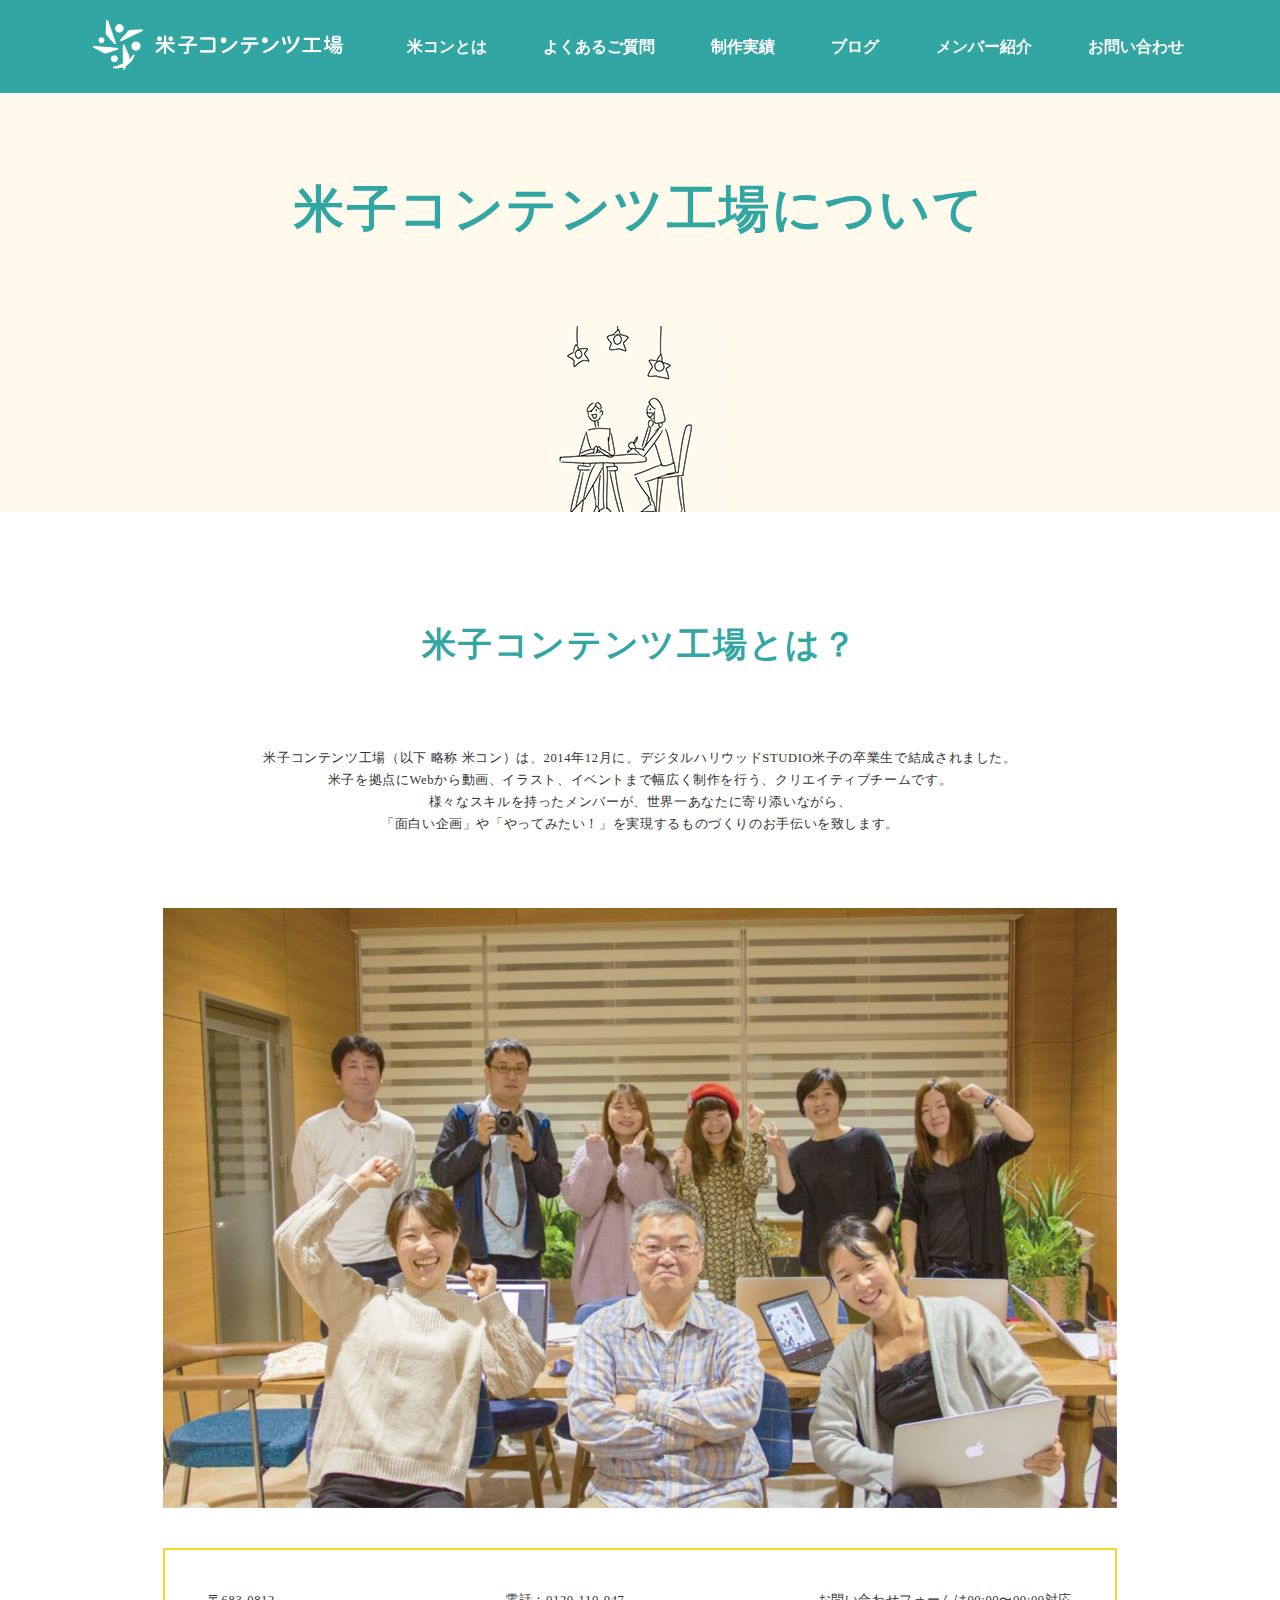
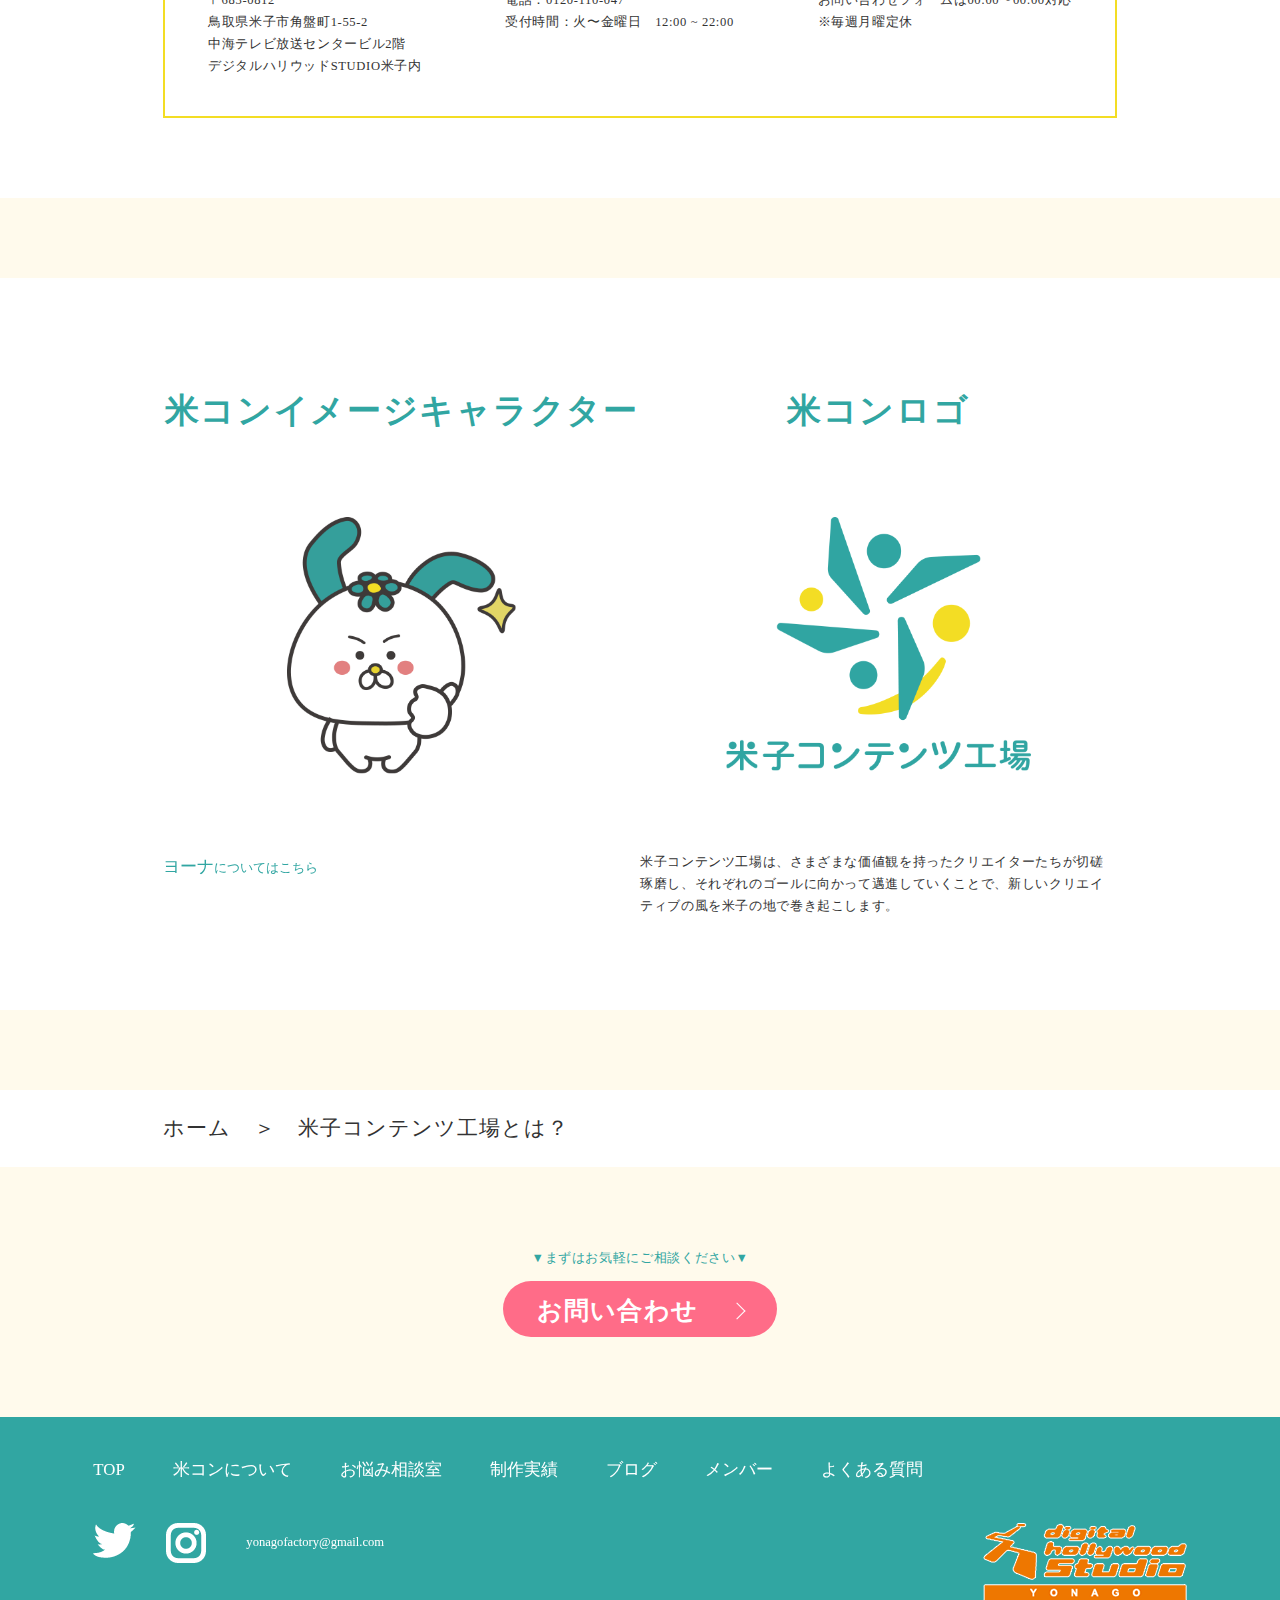
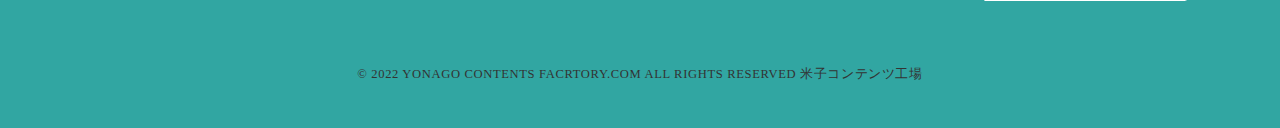
==== commit 4a8bf636: "米子コンテンツ工場について（PC）仮完成後、修正" ====
--- a/yonacon-site/app/public/wp-content/themes/yonacon/about.html
+++ b/yonacon-site/app/public/wp-content/themes/yonacon/about.html
@@ -115,7 +115,17 @@
       </div>
     </div>
     <div class="cta-sec">
-
+      <div class="breadcrumb-area">
+        <div class="sub-inner">
+          <p>ホーム　＞　米子コンテンツ工場とは？</p>
+        </div>
+      </div>
+      <div class="cta-sec-btn">
+        <p>▼まずはお気軽にご相談ください▼</p>
+        <a href="#" class="btn btn-contact">
+          <h3>お問い合わせ</h3>
+        </a>
+      </div>
     </div>
   </main>
   <footer class="footer">
--- a/yonacon-site/app/public/wp-content/themes/yonacon/css/about.css
+++ b/yonacon-site/app/public/wp-content/themes/yonacon/css/about.css
@@ -612,41 +612,50 @@
   font-size: 72px;
   font-size: clamp(((72 * 0.7)*1px), calc((72 / 1920)*100vw), 72px);
   color: #31a6a2;
+  letter-spacing: 0.05em;
 }
 
 h2 {
   font-size: 48px;
   font-size: clamp(((48 * 0.7)*1px), calc((48 / 1920)*100vw), 48px);
   color: #31a6a2;
+  letter-spacing: 0.05em;
 }
 
 h3 {
   font-size: 36px;
   font-size: clamp(((36 * 0.7)*1px), calc((36 / 1920)*100vw), 36px);
   color: #31a6a2;
+  letter-spacing: 0.05em;
 }
 
 h4 {
   font-size: 30px;
   font-size: clamp(((30 * 0.7)*1px), calc((30 / 1920)*100vw), 30px);
   color: #31a6a2;
+  letter-spacing: 0.05em;
 }
 
 h5 {
   font-size: 24px;
   font-size: clamp(((24 * 0.7)*1px), calc((24 / 1920)*100vw), 24px);
+  letter-spacing: 0.05em;
 }
 
 p {
   font-size: 18px;
   font-size: clamp(((18 * 0.7)*1px), calc((18 / 1920)*100vw), 18px);
   color: #333333;
+  letter-spacing: 0.05em;
+  line-height: 1.75;
 }
 
 .p-mini {
   font-size: 16px;
   font-size: clamp(((16 * 0.7)*1px), calc((16 / 1920)*100vw), 16px);
   color: #333333;
+  letter-spacing: 0.05em;
+  line-height: 1.75;
 }
 
 /*!---------------------------------
@@ -697,9 +706,13 @@
   }
 }
 
-/*! 画像がリンクの場合
+/*! 画像がリンク、ボタンの場合
 ====================================================*/
 a.img:before {
+  content: none;
+}
+
+a.btn::before {
   content: none;
 }
 
@@ -813,6 +826,62 @@
 }
 .content-half-item {
   width: 50%;
+}
+
+/*!---------------------------------
+    変数
+---------------------------------*/
+/*!---------------------------------
+
+---------------------------------*/
+.breadcrumb-area {
+  background: #fff;
+  margin: calc((120 / 1920)*100vw) 0;
+}
+.breadcrumb-area .sub-inner {
+  padding-top: 0;
+  padding-bottom: 0;
+}
+.breadcrumb-area p {
+  font-size: 30px;
+  font-size: clamp(((30 * 0.7)*1px), calc((30 / 1920)*100vw), 30px);
+  padding: calc((30 / 1920)*100vw) 0;
+}
+
+.cta-sec-btn {
+  text-align: center;
+  margin-bottom: calc((120 / 1920)*100vw);
+}
+.cta-sec-btn p {
+  color: #31a6a2;
+}
+.cta-sec-btn a {
+  background: #ff6c88;
+  border-radius: 42px;
+  width: calc((412 / 1920)*100vw);
+  height: calc((84 / 1920)*100vw);
+  display: -ms-inline-grid;
+  display: inline-grid;
+  place-items: center;
+}
+.cta-sec-btn a h3 {
+  color: #fff;
+  margin: 0;
+  line-height: 1;
+  padding-top: 0.1em;
+}
+.cta-sec-btn a h3::after {
+  content: "";
+  display: inline-block;
+  vertical-align: middle;
+  width: 12px;
+  height: 12px;
+  margin-left: calc((50 / 1920)*100vw);
+  margin-top: -4px;
+  border-top: 1px solid #fff;
+  border-right: 1px solid #fff;
+  -webkit-transform: rotate(45deg);
+          transform: rotate(45deg);
 }
 
 /*!
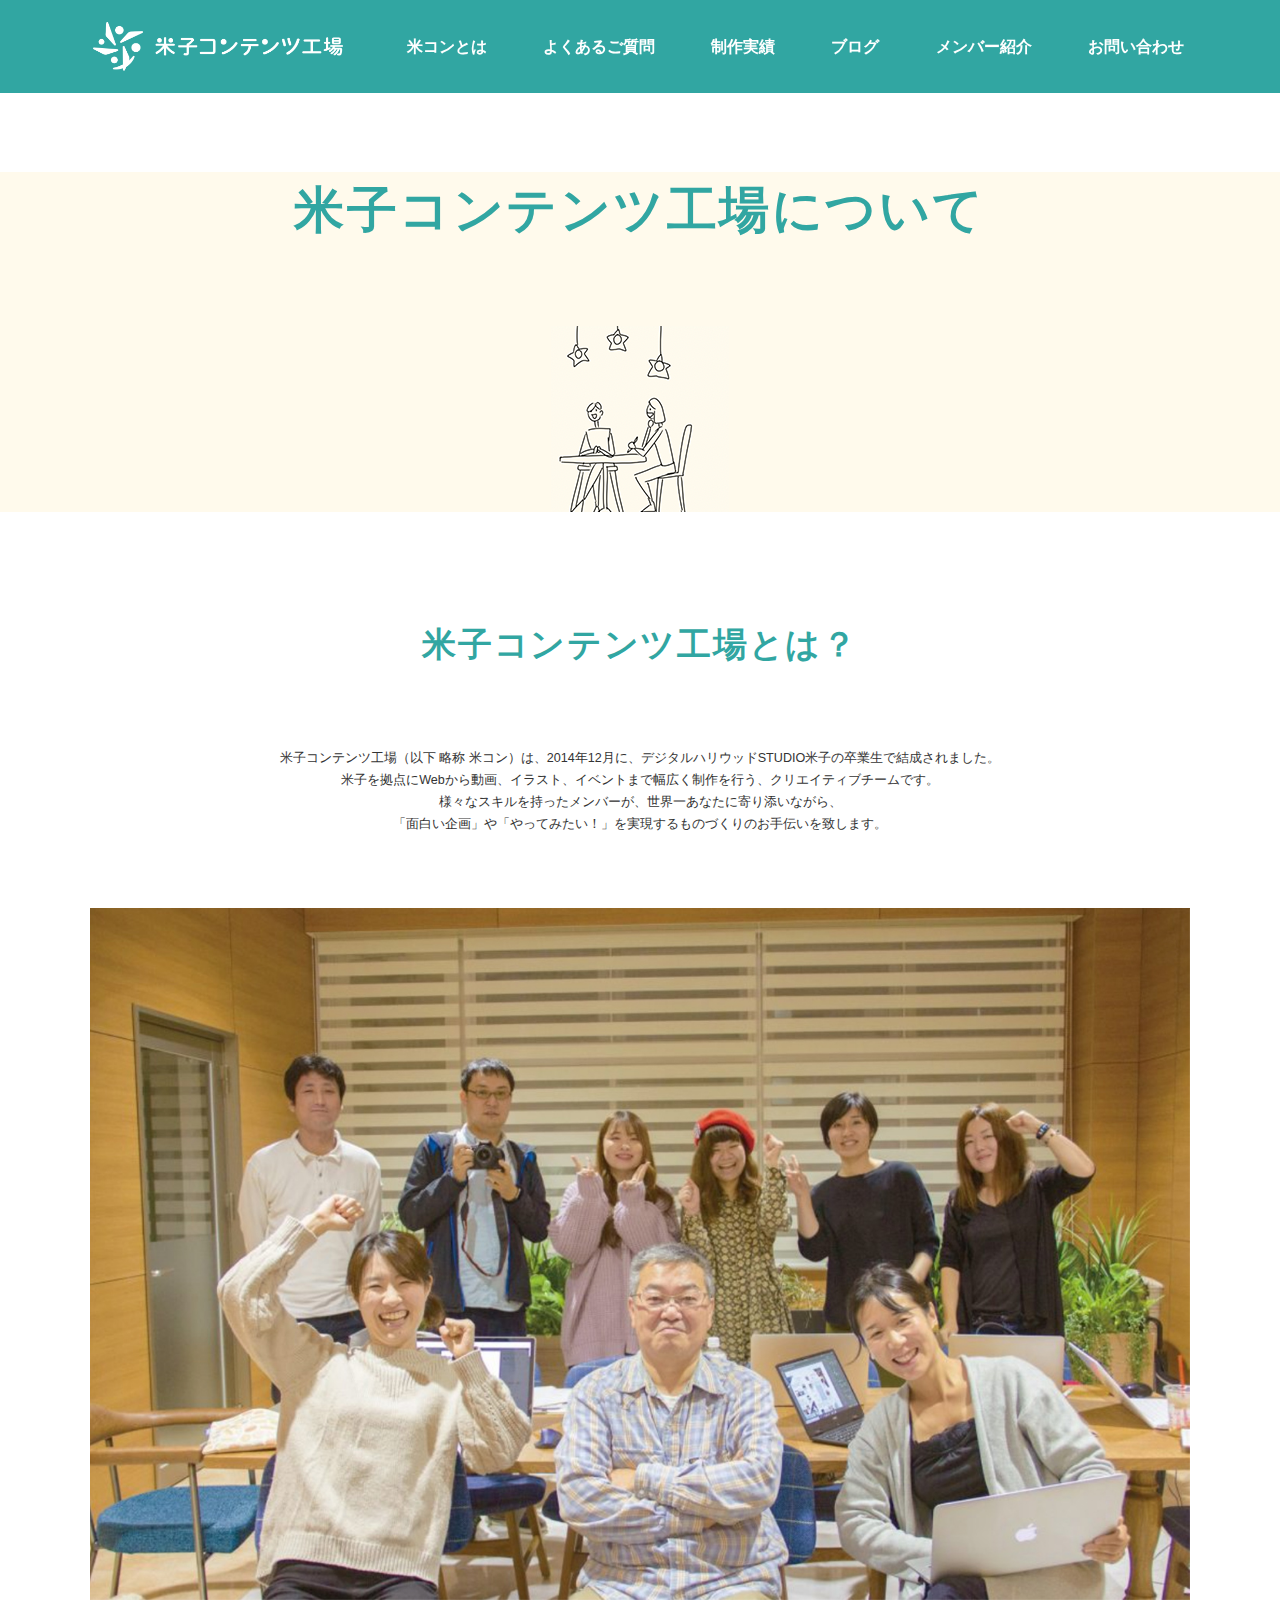
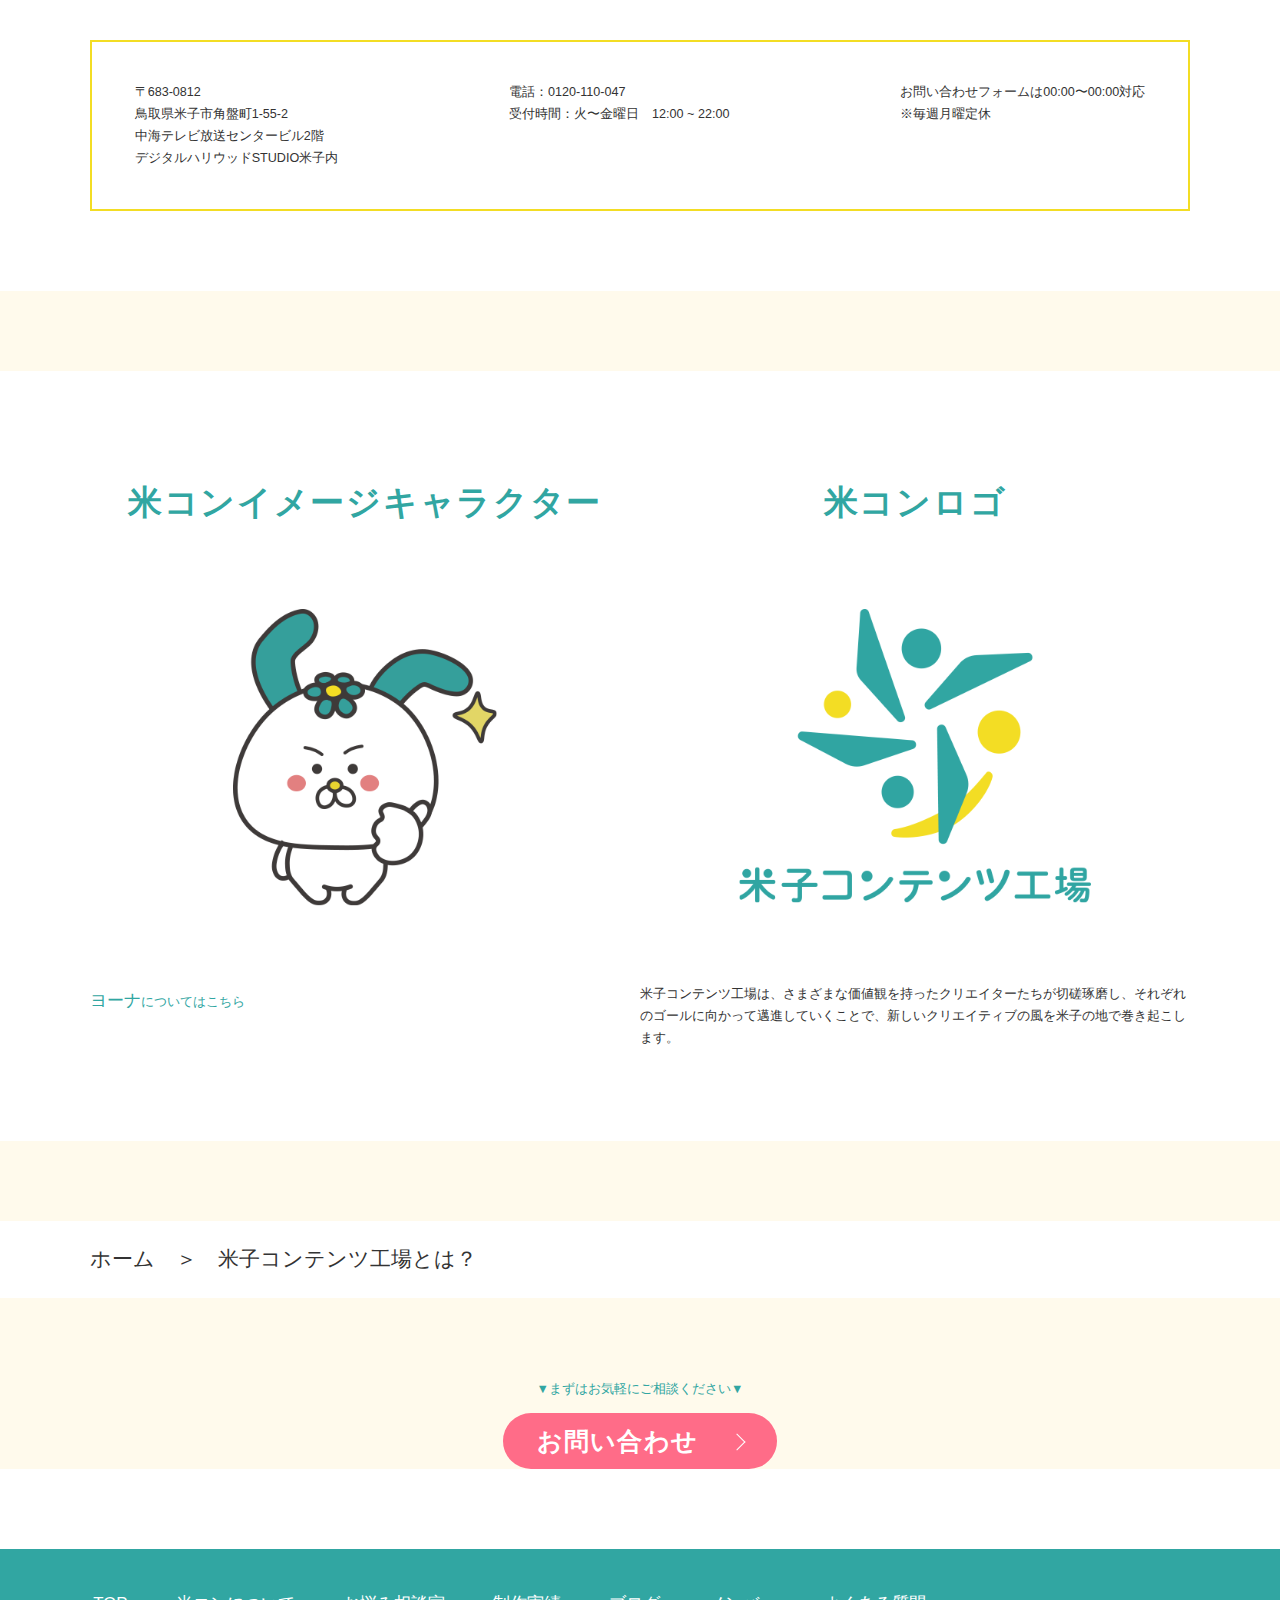
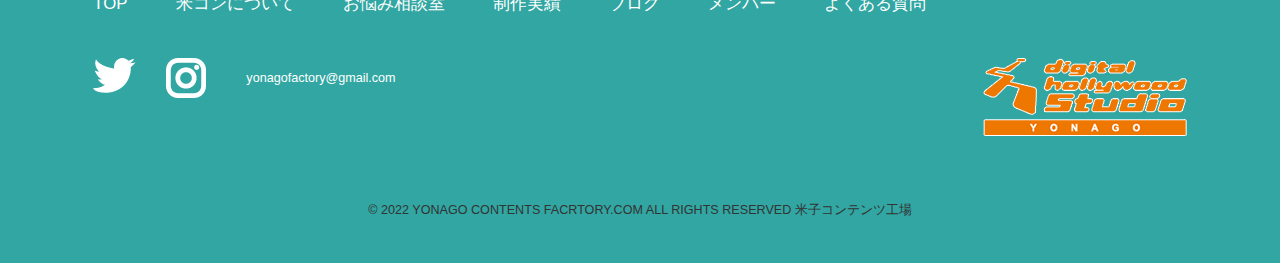
==== commit 450943ba: "indexPC終わり（とりあえず）" ====
--- a/yonacon-site/app/public/wp-content/themes/yonacon/about.html
+++ b/yonacon-site/app/public/wp-content/themes/yonacon/about.html
@@ -54,7 +54,7 @@
       <img src="./img/2people-at-table.png" alt="">
     </div>
     <div class="sub-content-area about about-sec1">
-      <div class="sub-inner">
+      <div class="sub-inner--wide">
         <h2>米子コンテンツ工場とは？</h2>
         <p class="sec-lead">米子コンテンツ工場（以下 略称 米コン）は、2014年12月に、デジタルハリウッドSTUDIO米子の卒業生で結成されました。<br>
           米子を拠点にWebから動画、イラスト、イベントまで幅広く制作を行う、クリエイティブチームです。<br>
@@ -92,7 +92,7 @@
       </div>
     </div>
     <div class="sub-content-area about about-sec2 yona-logo">
-      <div class="sub-inner">
+      <div class="sub-inner--wide">
         <div class="content-half">
           <div class="content-half-item">
             <h2>米コンイメージキャラクター</h2>
@@ -116,7 +116,7 @@
     </div>
     <div class="cta-sec">
       <div class="breadcrumb-area">
-        <div class="sub-inner">
+        <div class="sub-inner--wide">
           <p>ホーム　＞　米子コンテンツ工場とは？</p>
         </div>
       </div>
@@ -153,8 +153,8 @@
           <a href="#" class="img"><img src="./img/logo_yonago_orange.png" alt=""></a>
         </div>
       </div>
-      <div class="copyright">
-        <p>© 2022 YONAGO CONTENTS FACRTORY.COM ALL RIGHTS RESERVED 米子コンテンツ工場</p>
+      <div>
+        <p class="copyright">© 2022 YONAGO CONTENTS FACRTORY.COM ALL RIGHTS RESERVED 米子コンテンツ工場</p>
       </div>
     </div>
   </footer>
--- a/yonacon-site/app/public/wp-content/themes/yonacon/css/about.css
+++ b/yonacon-site/app/public/wp-content/themes/yonacon/css/about.css
@@ -588,23 +588,16 @@
   font-style: normal;
 }
 
-/*
- * main 余白対策
- */
-main {
-  overflow: hidden;
-}
-
 /*!
-  引数、変数、フォント、リンク、ボタンに関するcss
+ フォント、リンク、ボタンに関するcss
 */
+/*!---------------------------------
+    変数
+---------------------------------*/
 /*!---------------------------------
     引数 
 ---------------------------------*/
 /*メディアクエリ */
-/*!---------------------------------
-    変数
----------------------------------*/
 /*!---------------------------------
     フォント
 ---------------------------------*/
@@ -613,6 +606,9 @@
   font-size: clamp(((72 * 0.7)*1px), calc((72 / 1920)*100vw), 72px);
   color: #31a6a2;
   letter-spacing: 0.05em;
+  font-family: heisei-kaku-gothic-std, sans-serif;
+  font-weight: 700;
+  font-style: normal;
 }
 
 h2 {
@@ -620,6 +616,9 @@
   font-size: clamp(((48 * 0.7)*1px), calc((48 / 1920)*100vw), 48px);
   color: #31a6a2;
   letter-spacing: 0.05em;
+  font-family: heisei-kaku-gothic-std, sans-serif;
+  font-weight: 700;
+  font-style: normal;
 }
 
 h3 {
@@ -627,6 +626,9 @@
   font-size: clamp(((36 * 0.7)*1px), calc((36 / 1920)*100vw), 36px);
   color: #31a6a2;
   letter-spacing: 0.05em;
+  font-family: heisei-kaku-gothic-std, sans-serif;
+  font-weight: 700;
+  font-style: normal;
 }
 
 h4 {
@@ -634,20 +636,29 @@
   font-size: clamp(((30 * 0.7)*1px), calc((30 / 1920)*100vw), 30px);
   color: #31a6a2;
   letter-spacing: 0.05em;
+  font-family: heisei-kaku-gothic-std, sans-serif;
+  font-weight: 700;
+  font-style: normal;
 }
 
 h5 {
   font-size: 24px;
   font-size: clamp(((24 * 0.7)*1px), calc((24 / 1920)*100vw), 24px);
   letter-spacing: 0.05em;
-}
-
-p {
+  font-family: heisei-kaku-gothic-std, sans-serif;
+  font-weight: 700;
+  font-style: normal;
+}
+
+p,
+a {
   font-size: 18px;
   font-size: clamp(((18 * 0.7)*1px), calc((18 / 1920)*100vw), 18px);
   color: #333333;
-  letter-spacing: 0.05em;
   line-height: 1.75;
+  font-family: heisei-kaku-gothic-std, sans-serif;
+  font-weight: 500;
+  font-style: normal;
 }
 
 .p-mini {
@@ -656,6 +667,13 @@
   color: #333333;
   letter-spacing: 0.05em;
   line-height: 1.75;
+  font-family: heisei-kaku-gothic-std, sans-serif;
+  font-weight: 300;
+  font-style: normal;
+}
+
+p span {
+  display: inline-block;
 }
 
 /*!---------------------------------
@@ -677,33 +695,191 @@
   }
 }
 
-a:before {
+.contact_btn {
+  /*アニメーションの起点とするためrelativeを指定*/
+  position: relative;
+  overflow: hidden;
+  /*ボタンの形状*/
+  display: inline-block;
+  background-color: #ff6c88;
+  padding: 0.5rem 1.5rem;
+  border: solid 2px #ff6c88;
+  border-radius: 50px;
+  text-decoration: none;
+  /*アニメーションの指定*/
+  -webkit-transition: ease 0.2s;
+  transition: ease 0.2s;
+}
+.contact_btn div {
+  color: #fff;
+  font-family: Heisei Kaku Gothic Std W7;
+  position: relative;
+  z-index: 3;
+  /*z-indexの数値をあげて文字を背景よりも手前に表示*/
+}
+
+.contact_btn:hover div {
+  color: #ff6c88;
+}
+
+.wbg_btn {
+  /*アニメーションの起点とするためrelativeを指定*/
+  position: relative;
+  overflow: hidden;
+  /*ボタンの形状*/
+  display: inline-block;
+  background-color: #31a6a2;
+  padding: 0.5rem 3rem;
+  border: solid 2px #31a6a2;
+  border-radius: 10px;
+  text-decoration: none;
+  /*アニメーションの指定*/
+  -webkit-transition: ease 0.2s;
+  transition: ease 0.2s;
+}
+.wbg_btn div {
+  color: #fff;
+  font-family: Heisei Kaku Gothic Std W7;
+  position: relative;
+  z-index: 3;
+  /*z-indexの数値をあげて文字を背景よりも手前に表示*/
+}
+
+.wbg_btn:hover div {
+  color: #31a6a2;
+}
+
+/*ボタンホバー背景共通*/
+.bgleft:before {
   content: "";
+  /*絶対配置で位置を指定*/
   position: absolute;
+  top: 0;
   left: 0;
-  bottom: -4px;
+  z-index: 2;
+  /*色や形状*/
+  background: #fff;
+  /*背景色*/
   width: 100%;
-  height: 2px;
-  background: #fff;
+  height: 100%;
+  /*アニメーション*/
+  -webkit-transition: -webkit-transform 0.6s cubic-bezier(0.8, 0, 0.2, 1) 0s;
+  transition: -webkit-transform 0.6s cubic-bezier(0.8, 0, 0.2, 1) 0s;
+  transition: transform 0.6s cubic-bezier(0.8, 0, 0.2, 1) 0s;
+  transition: transform 0.6s cubic-bezier(0.8, 0, 0.2, 1) 0s, -webkit-transform 0.6s cubic-bezier(0.8, 0, 0.2, 1) 0s;
   -webkit-transform: scale(0, 1);
           transform: scale(0, 1);
-  -webkit-transition: 0.4s;
-  transition: 0.4s;
-}
-@media (max-width: 800px) {
-  a:before {
-    content: none;
-  }
-}
-
-a:hover:before {
-  -webkit-transform: scale(1);
-          transform: scale(1);
-}
-@media (max-width: 800px) {
-  a:hover:before {
-    pointer-events: none;
-  }
+  -webkit-transform-origin: right top;
+          transform-origin: right top;
+}
+
+/*hoverした際の形状*/
+.bgleft:hover:before {
+  -webkit-transform-origin: left top;
+          transform-origin: left top;
+  -webkit-transform: scale(1, 1);
+          transform: scale(1, 1);
+}
+
+.door_btn {
+  -webkit-transition: 0.5s;
+  transition: 0.5s;
+  position: relative;
+  width: 24px;
+  height: 40px;
+  display: block;
+  cursor: pointer;
+}
+.door_btn img:nth-of-type(1) {
+  opacity: 0;
+}
+
+.door_btn img {
+  position: absolute;
+  top: 50%;
+  left: 50%;
+  -webkit-transform: translate(-50%, -50%);
+  transform: translate(-50%, -50%);
+  width: 100%;
+  display: block;
+  -webkit-transition: 0.4s ease-in-out;
+  transition: 0.4s ease-in-out;
+}
+
+.door_btn:hover {
+  content: url(../img/door_op.png);
+}
+
+.point_btn {
+  position: relative;
+  display: inline-block;
+  padding-left: 20px;
+  text-decoration: none;
+}
+
+.point_btn:before {
+  content: "";
+  width: 40px;
+  height: 40px;
+  background: #fff;
+  border-radius: 50%;
+  position: absolute;
+  top: 50%;
+  left: -3px;
+  margin-top: -9px;
+  -webkit-box-shadow: 2px 1px 3px gray;
+          box-shadow: 2px 1px 3px gray;
+  -webkit-transition: -webkit-transform 0.3s cubic-bezier(0.8, 0, 0.2, 1) 0s;
+  transition: -webkit-transform 0.3s cubic-bezier(0.8, 0, 0.2, 1) 0s;
+  transition: transform 0.3s cubic-bezier(0.8, 0, 0.2, 1) 0s;
+  transition: transform 0.3s cubic-bezier(0.8, 0, 0.2, 1) 0s, -webkit-transform 0.3s cubic-bezier(0.8, 0, 0.2, 1) 0s;
+  -webkit-transform: scale(0, 0);
+          transform: scale(0, 0);
+  -webkit-transform-origin: center;
+          transform-origin: center;
+}
+
+.point_btn:after {
+  content: "";
+  width: 1px;
+  height: 1px;
+  border: 0;
+  border-top: solid 3px #31a6a2;
+  border-right: solid 3px #31a6a2;
+  position: absolute;
+  top: 50%;
+  left: 70%;
+  margin-top: 9px;
+  -webkit-transform: rotate(45deg);
+          transform: rotate(45deg);
+}
+
+.point_btn:hover:before {
+  content: "";
+  width: 40px;
+  height: 40px;
+  background: #31a6a2;
+  border-radius: 50%;
+  top: 50%;
+  left: -3px;
+  margin-top: -9px;
+  -webkit-box-shadow: 2px 1px 3px gray;
+          box-shadow: 2px 1px 3px gray;
+  -webkit-transform: scale(1, 1);
+          transform: scale(1, 1);
+}
+
+.point_btn:hover:after {
+  content: "";
+  width: 9px;
+  height: 9px;
+  border-top: solid 3px #fff;
+  border-right: solid 3px #fff;
+  top: 50%;
+  left: 40%;
+  margin-top: 5px;
+  -webkit-transform: rotate(45deg);
+          transform: rotate(45deg);
 }
 
 /*! 画像がリンク、ボタンの場合
@@ -806,14 +982,18 @@
 }
 
 /*!---------------------------------
-    コンテント幅
+    コンテント幅 
 ---------------------------------*/
 .inner {
   padding: 0 calc((((1920 - 1640) / 1920)/2)*100vw);
 }
 
-.sub-inner {
-  padding: calc((120 / 1920)*100vw) calc((((1920 - 1430) / 1920)/2)*100vw);
+.sub-inner--wide {
+  width: calc((1640 /1920)*100vw);
+  min-width: 1100px;
+  margin-right: auto;
+  margin-left: auto;
+  padding: calc((120 / 1920)*100vw) 0;
 }
 
 /*!---------------------------------
@@ -832,13 +1012,17 @@
     変数
 ---------------------------------*/
 /*!---------------------------------
+    引数 
+---------------------------------*/
+/*メディアクエリ */
+/*!---------------------------------
 
 ---------------------------------*/
 .breadcrumb-area {
   background: #fff;
   margin: calc((120 / 1920)*100vw) 0;
 }
-.breadcrumb-area .sub-inner {
+.breadcrumb-area .sub-inner--wide {
   padding-top: 0;
   padding-bottom: 0;
 }
@@ -888,6 +1072,10 @@
  header
 */
 /*レイアウト*/
+header {
+  z-index: 9999;
+}
+
 .header {
   background: #31a6a2;
   width: 100%;
@@ -900,6 +1088,12 @@
   position: sticky;
   top: calc(((calc((90 / 1920)*100vw))) - (calc((140 / 1920)*100vw)));
   height: calc((140 / 1920)*100vw);
+  min-width: 1100px;
+}
+@media (max-width: 800px) {
+  .header {
+    height: 50px;
+  }
 }
 .header .nav {
   display: -webkit-box;
@@ -931,10 +1125,17 @@
 .header .nav-ul-l li {
   width: calc((474 / 1920)*100vw);
   width: calc((374 / 1920)*100vw);
-  height: auto;
+  height: 100%;
 }
 .header .nav-ul-l li h1 {
   margin: 0;
+  height: 100%;
+}
+.header .nav-ul-l li h1 a {
+  display: -ms-grid;
+  display: grid;
+  height: 100%;
+  place-items: center;
 }
 .header .nav-ul-l li h1 a::before {
   content: none;
@@ -958,6 +1159,33 @@
   font-weight: bold;
   color: #fff;
 }
+.header .nav-ul li a:before {
+  content: "";
+  position: absolute;
+  left: 0;
+  bottom: -4px;
+  width: 100%;
+  height: 2px;
+  background: #fff;
+  -webkit-transform: scale(0, 1);
+          transform: scale(0, 1);
+  -webkit-transition: 0.4s;
+  transition: 0.4s;
+}
+@media (max-width: 800px) {
+  .header .nav-ul li a:before {
+    content: none;
+  }
+}
+.header .nav-ul li a:hover:before {
+  -webkit-transform: scale(1);
+          transform: scale(1);
+}
+@media (max-width: 800px) {
+  .header .nav-ul li a:hover:before {
+    pointer-events: none;
+  }
+}
 
 .navsp {
   background: #31a6a2;
@@ -971,7 +1199,8 @@
   width: 100%;
 }
 .navsp-wrapper h1 {
-  width: calc((149 / 400)*100vw);
+  width: 149px;
+  height: 100%;
   margin: 0;
   display: -webkit-box;
   display: -ms-flexbox;
@@ -982,14 +1211,17 @@
 }
 @media (max-width: 800px) {
   .navsp-wrapper h1 a {
-    padding: 10px 0;
-    max-height: 70px;
+    width: 100%;
+    height: 100%;
+    display: inline-block;
   }
 }
 @media (max-width: 800px) {
   .navsp-wrapper h1 a img {
-    vertical-align: middle;
-    max-height: 50px;
+    max-width: 100%;
+    height: 30px;
+    position: fixed;
+    top: 15px;
   }
 }
 .navsp-wrapper .hamburger {
@@ -997,8 +1229,7 @@
   position: fixed;
   z-index: 3;
   right: 13px;
-  top: 12px;
-  top: 4px;
+  top: 10px;
   width: 42px;
   height: 42px;
   cursor: pointer;
@@ -1120,6 +1351,33 @@
   font-size: clamp(((24 * 0.7)*1px), calc((24 / 1920)*100vw), 24px);
   color: #fff;
 }
+.footer-upp ul li a:before {
+  content: "";
+  position: absolute;
+  left: 0;
+  bottom: -4px;
+  width: 100%;
+  height: 2px;
+  background: #fff;
+  -webkit-transform: scale(0, 1);
+          transform: scale(0, 1);
+  -webkit-transition: 0.4s;
+  transition: 0.4s;
+}
+@media (max-width: 800px) {
+  .footer-upp ul li a:before {
+    content: none;
+  }
+}
+.footer-upp ul li a:hover:before {
+  -webkit-transform: scale(1);
+          transform: scale(1);
+}
+@media (max-width: 800px) {
+  .footer-upp ul li a:hover:before {
+    pointer-events: none;
+  }
+}
 .footer-low {
   display: -webkit-box;
   display: -ms-flexbox;
@@ -1151,10 +1409,12 @@
           align-items: center;
 }
 .footer .copyright {
+  text-align: center;
+}
+.footer .copyright p {
   color: #fff;
   font-size: 18px;
   font-size: clamp(((18 * 0.7)*1px), calc((18 / 1920)*100vw), 18px);
-  text-align: center;
 }
 
 html {
